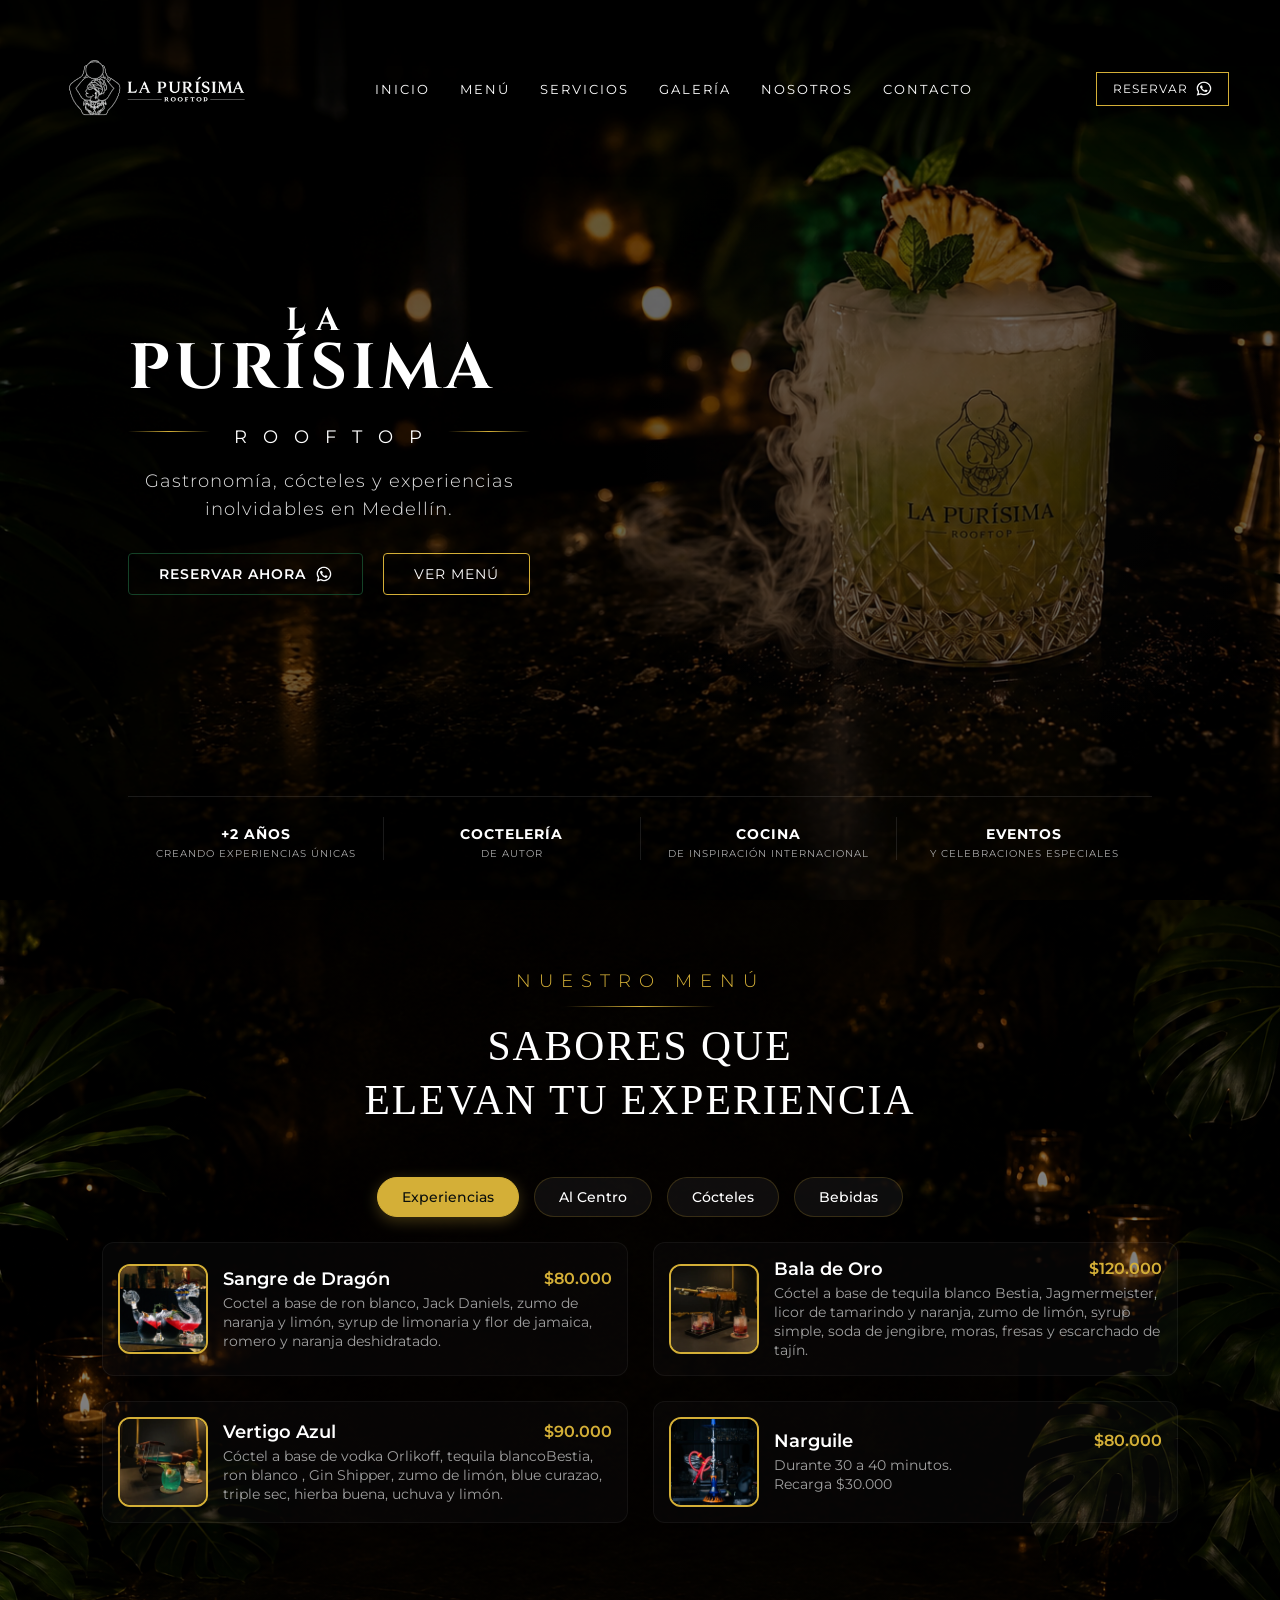
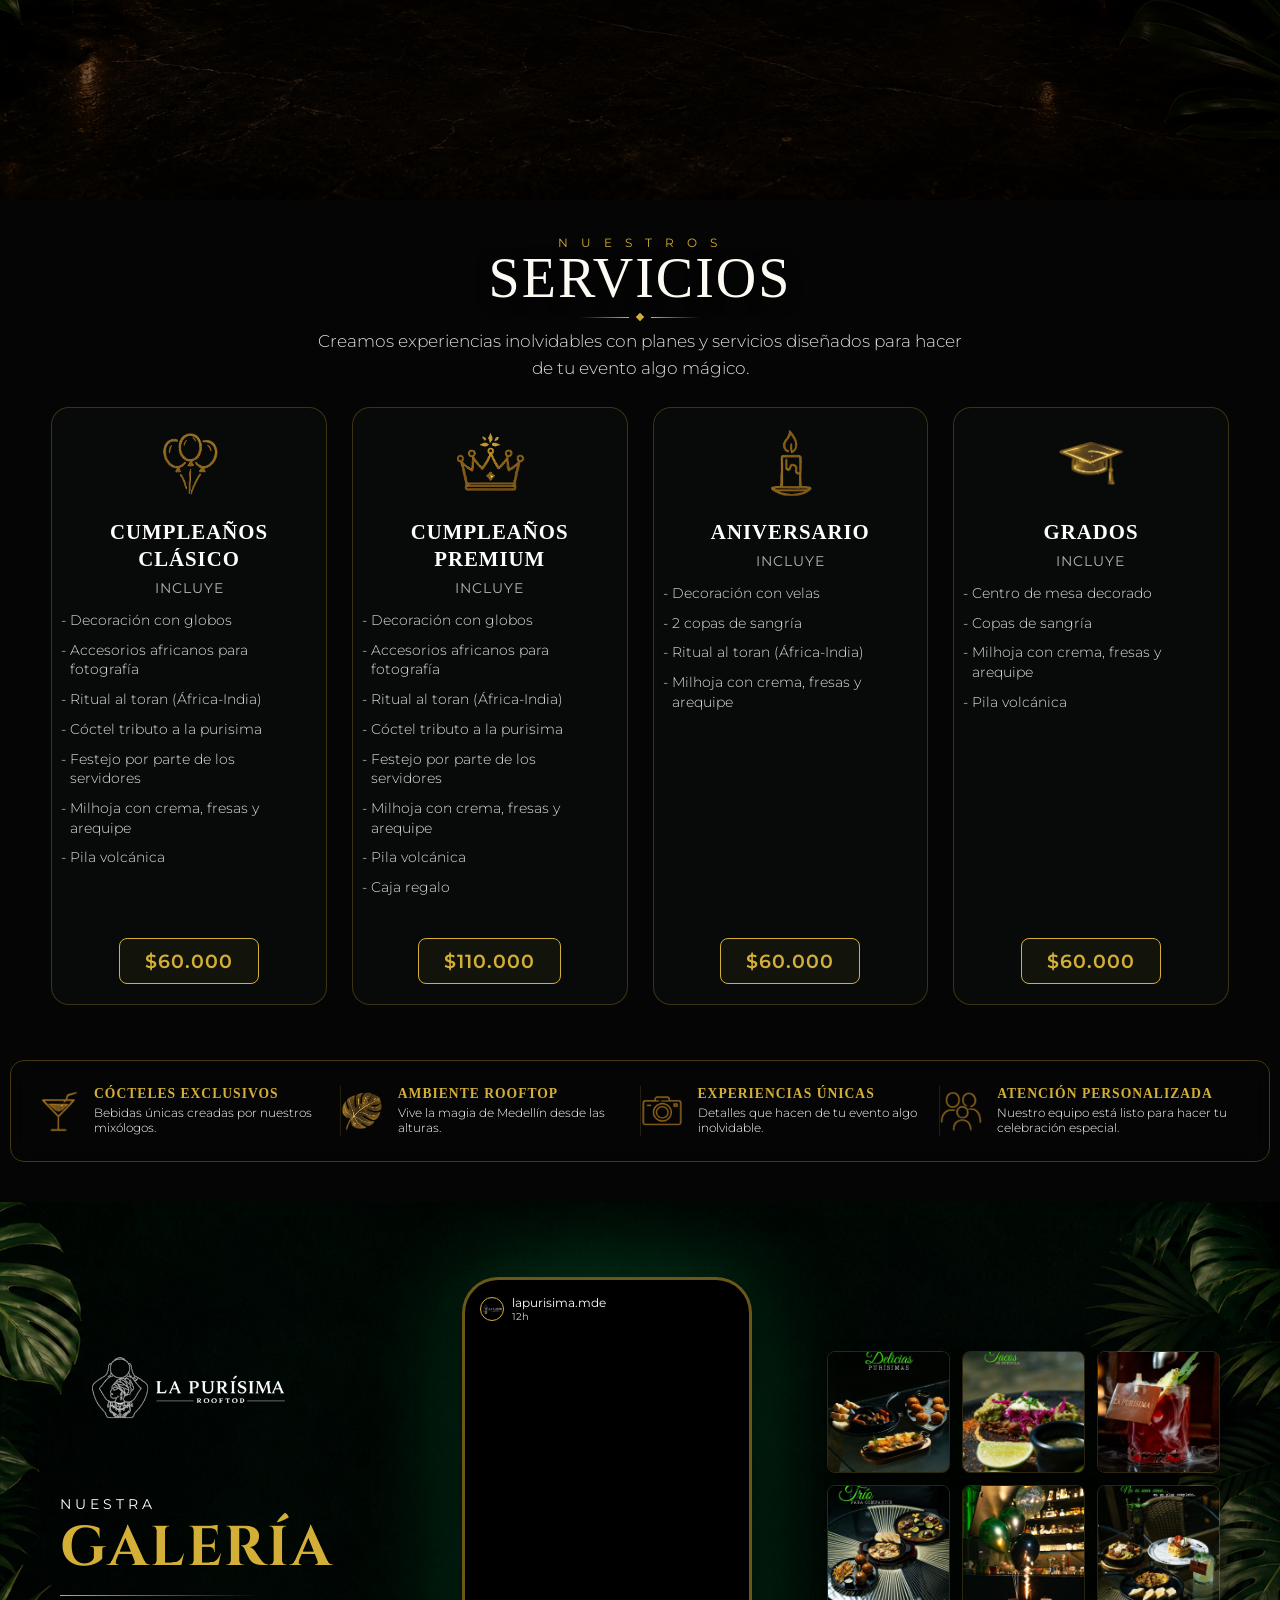
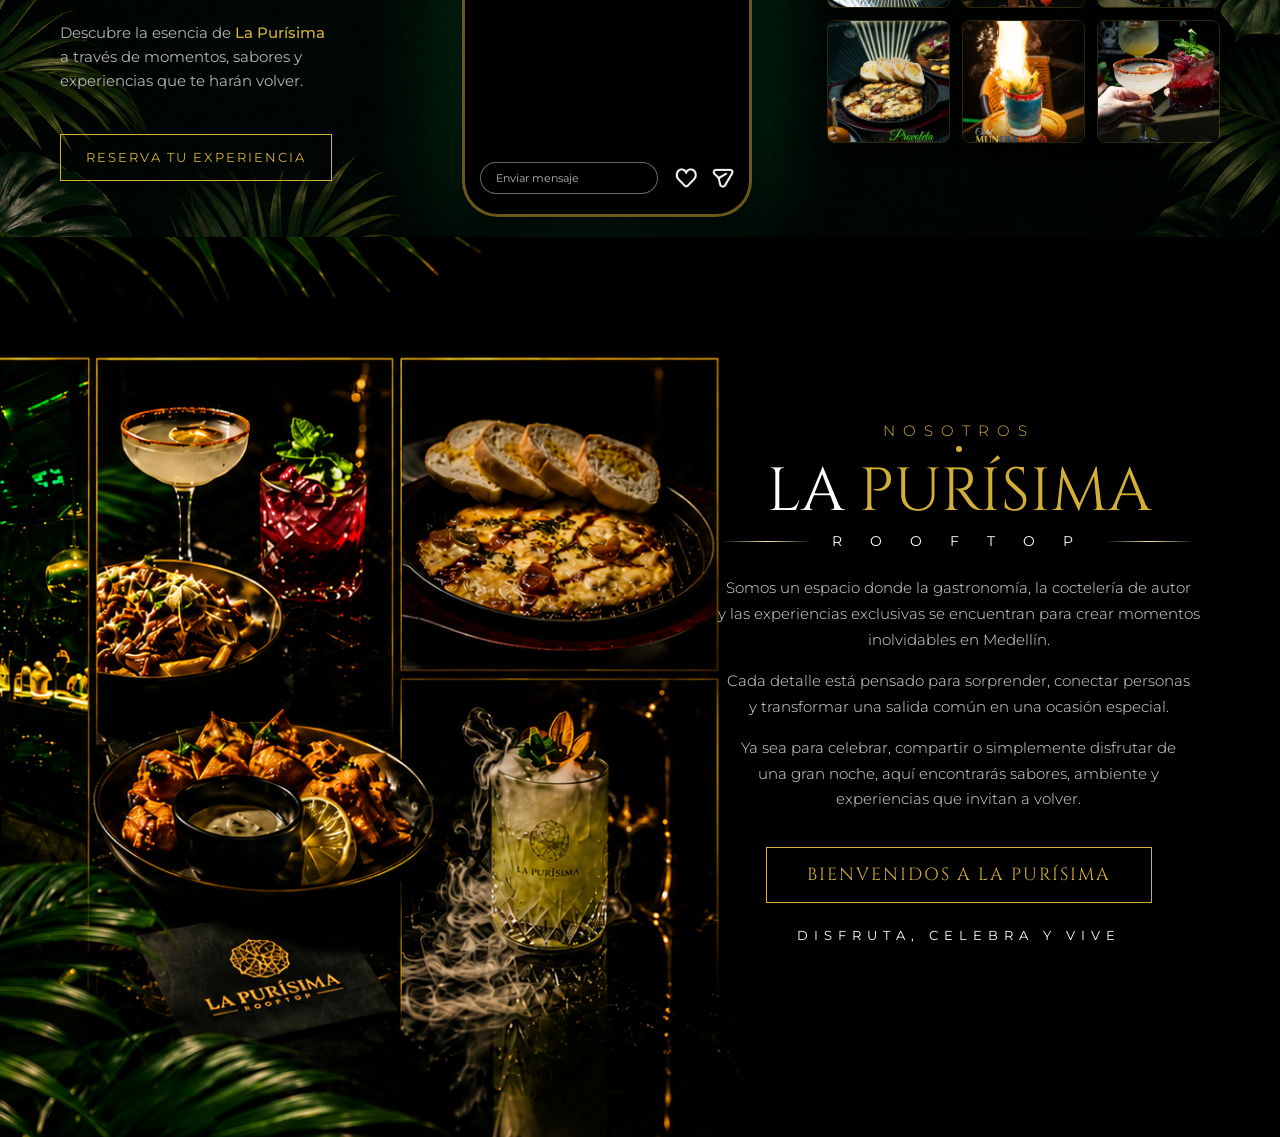
==== index.html @ e9378cb8 "Add files via upload" ====
<!DOCTYPE html>
<html lang="en">
<head>
    <meta charset="UTF-8">
    <meta name="viewport" content="width=device-width, initial-scale=1.0">
    <title>La Purísima Rooftop</title>
    <link rel="stylesheet" href="style.css">
    <link href="https://fonts.googleapis.com/css2?family=Cinzel:wght@400;700&family=Montserrat:wght@300;400;600&display=swap" rel="stylesheet">
</head>
<body>
    <header class="header">
        <div class="logo">
            <img src="IMG/logo.png" alt="La Purísima Rooftop Logo" class="logo-image">
        </div>
        
        <ul class="nav-links">
            <li><a href="#inicio">INICIO</a></li>
            <li><a href="#menu">MENÚ</a></li>
            <li><a href="#servicios">SERVICIOS</a></li>
            <li><a href="#galeria">GALERÍA</a></li>
            <li><a href="#nosotros">NOSOTROS</a></li>
            <li><a href="#contacto">CONTACTO</a></li>
        </ul>
        <a href="https://w.app/tatianaz" class="btn-reservar-top">RESERVAR <img src="IMG/whatsapp.png" alt="whatsApp" class="ws-icon-img"></a>
    </header>

    <main class="hero-section">
        <div class="hero-background" style="background-image: url(IMG/PAG1.png)">
            <div class="smoke-effect"></div>
        </div>
        <div class="hero-content">
            <h2 class="sub-title">LA</h2>
            <h1 class="main-title">PURÍSIMA</h1>
        <div class="divider">
            <h3 class="slogan"><span>ROOFTOP</span></h3>
        </div>
            <p class="description">
                Gastronomía, cócteles y experiencias<br>inolvidables en Medellín.
            </p>

            <div class="cta-buttons">
                <a href="https://w.app/tatianaz" class="btn-primary">RESERVAR AHORA <img src="IMG/whatsapp.png" alt="whatsApp" class="ws-icon-img"></a>
                <a href="#menu" class="btn-secondary">VER MENÚ <span></span></a>
            </div>
        </div>

        <section class="features-bar">
            <div class="feature-item">
                <span class="icon"></span>
                <h4>+2 AÑOS</h4>
                <p>CREANDO EXPERIENCIAS ÚNICAS</p>
            </div>
            <div class="feature-item">
                <span class="icon"></span>
                <h4>COCTELERÍA</h4>
                <p>DE AUTOR</p>
            </div>
            <div class="feature-item">
                <span class="icon"></span>
                <h4>COCINA</h4>
                <p>DE INSPIRACIÓN INTERNACIONAL</p>
            </div>
            <div class="feature-item">
                <span class="icon"></span>
                <h4>EVENTOS</h4>
                <p>Y CELEBRACIONES ESPECIALES</p>
            </div>
        </section>
    </main>

<!-- PAGINA 2 -->

    <section class="menu-section-2" id="menu">
        <div class="menu-header">
            <h4 class="menu-subtitle">Nuestro Menú</h4>
            <h2 class="menu-title">Sabores que<br> elevan tu experiencia</h2>
        </div>

        <div class="tab-container">
            <button class="tab-btn active" onclick="openTab(event, 'experiencias')">Experiencias</button>
            <button class="tab-btn" onclick="openTab(event, 'al-centro')">Al Centro</button>
            <button class="tab-btn" onclick="openTab(event, 'cocteles')">Cócteles</button>
            <button class="tab-btn" onclick="openTab(event, 'bebidas')">Bebidas</button>
        </div>

        <div class="menu-content-wrapper">

        <div id="experiencias" class="tab-content active">
            <div class="menu-grid">
                <div class="menu-item">
                    <img src="IMG/experiencia1.png" alt="Experiencia" class="menu-item-img">
                    <div class="menu-item-info">
                        <div class="menu-item-header">
                            <h3>Sangre de Dragón</h3>
                            <span class="price">$80.000</span>
                        </div>
                        <p>Coctel a base de ron blanco, Jack Daniels, zumo de naranja y limón, syrup de limonaria y flor de jamaica, romero y naranja deshidratado.</p>
                    </div>
                </div>
                <div class="menu-item">
                    <img src="IMG/experiencia2.png" alt="Experiencia" class="menu-item-img">
                    <div class="menu-item-info">
                        <div class="menu-item-header">
                            <h3>Bala de Oro</h3>
                            <span class="price">$120.000</span>
                        </div>
                        <p>Cóctel a base de tequila blanco Bestia, Jagmermeister, licor de tamarindo y naranja, zumo de limón, syrup simple, soda de jengibre, moras, fresas y escarchado de tajín.</p>
                    </div>
                </div>
                <div class="menu-item">
                    <img src="IMG/experiencia3.png" alt="Experiencia" class="menu-item-img">
                    <div class="menu-item-info">
                        <div class="menu-item-header">
                            <h3>Vertigo Azul</h3>
                            <span class="price">$90.000</span>
                        </div>
                        <p>Cóctel a base de vodka Orlikoff, tequila blancoBestia, ron blanco , Gin Shipper, zumo de limón, blue curazao, triple sec, hierba buena, uchuva y limón.</p>
                    </div>
                </div>
                
                <div class="menu-item">
                    <img src="IMG/experiencia4.png" alt="Experiencia" class="menu-item-img">
                    <div class="menu-item-info">
                        <div class="menu-item-header">
                            <h3>Narguile</h3>
                            <span class="price">$80.000</span>
                        </div>
                        <p>Durante 30 a 40 minutos.<br>Recarga $30.000</p>
                    </div>
                </div>
            </div>
        </div>

        <div id="al-centro" class="tab-content">
            <div class="menu-grid">
                <div class="menu-item">
                    <img src="IMG/plato1.png" alt="Plato" class="menu-item-img">
                    <div class="menu-item-info">
                        <div class="menu-item-header">
                            <h3>Provoleta con Chorizos Calados</h3>
                            <span class="price">$53.000</span>
                        </div>
                        <p>Queso provoleone gratinado con pimentón calado, pesto, reducción de balsámico, trozos de chorizo argentino, tomates cherry caramelizados y albahaca. Acompañado de rodajas de pan tostado con mantequilla de ajo.</p>
                    </div>
                </div>

                <div class="menu-item">
                    <img src="IMG/plato2.png" alt="Plato" class="menu-item-img">
                    <div class="menu-item-info">
                        <div class="menu-item-header">
                            <h3>Queso Parrillado con Uchuvas</h3>
                            <span class="price">$40.000</span>
                        </div>
                        <p>Queso paipa con mermelada de tomate cherry, uchuva y hojitas crocantes de hierbabuena.</p>
                    </div>
                </div>

                <div class="menu-item">
                    <img src="IMG/plato3.png" alt="Plato" class="menu-item-img">
                    <div class="menu-item-info">
                        <div class="menu-item-header">
                            <h3>Mini Burgers</h3>
                            <span class="price">$46.000</span>
                        </div>
                        <p>3 mini burgers con mayonesa trufada, punta de anca molida, queso cheddar, pepinillos dulces, lechuga cogollo y tomate.</p>
                    </div>
                </div>

                <div class="menu-item">
                    <img src="IMG/plato4.png" alt="Plato" class="menu-item-img">
                    <div class="menu-item-info">
                        <div class="menu-item-header">
                            <h3>Duos de Chorizos y Morcillas</h3>
                            <span class="price">$42.000</span>
                        </div>
                        <p>Duos de chorizos y morcillas con salsa de vino tinto dulce y rodajas de pan de ajo.</p>
                    </div>
                </div>

                <div class="menu-item">
                    <img src="IMG/plato5.png" alt="Plato" class="menu-item-img">
                    <div class="menu-item-info">
                        <div class="menu-item-header">
                            <h3>Fondue</h3>
                            <span class="price">$75.000</span>
                        </div>
                        <p>Mezcla de quesos gratinados con ajo, romero, orégano, tocineta y reducción balsámica; acompañados de tomates al pesto dulces, manzanas verdes con tajín y limón, chorizos cocteleros bañados con salsa barbacao,palitos salados crocantes y trozos de pan en mantequilla.</p>
                    </div>
                </div>

                <div class="menu-item">
                    <img src="IMG/plato6.png" alt="Plato" class="menu-item-img">
                    <div class="menu-item-info">
                        <div class="menu-item-header">
                            <h3>Chili con Carne</h3>
                            <span class="price">$53.000</span>
                        </div>
                        <p>Carne estofada con chiles, terminada al gratín, totopos, pico de gallo, salsa de pimentón, salsa cheddar, mermelada de jalapeño levemente picante y cebollín.</p>
                    </div>
                </div>
            </div>
        </div>

        <div id="cocteles" class="tab-content">
            <div class="menu-grid">
                <div class="menu-item">
                    <img src="IMG/coctel1.png" alt="Cóctel" class="menu-item-img">
                    <div class="menu-item-info">
                        <div class="menu-item-header">
                            <h3>León de seis patas (4 personas)</h3>
                            <span class="price">$120.000</span>
                        </div>
                        <p>Cóctel a base de vodka, licor de naranja y violetas, zumo de limón, zumo de arándanos, syrup simple, Bitter Aromatic El Boticario y hierbabuena.</p>
                    </div>
                </div>

                <div class="menu-item">
                    <img src="IMG/coctel2.png" alt="Cóctel" class="menu-item-img">
                    <div class="menu-item-info">
                        <div class="menu-item-header">
                            <h3>Lunático (4 Personas)</h3>
                            <span class="price">$110.000</span>
                        </div>
                        <p>Cóctel a base de ron dorado, licor de naranja y tamarindo, zumo de limón, syrup de orgeat, syrup de limonada y hojas de limón, Bitter Aromatic El Boticario, piña y hierbabuena.</p>
                    </div>
                </div>
                <div class="menu-item">
                    <img src="IMG/coctel3.png" alt="Cóctel" class="menu-item-img">
                    <div class="menu-item-info">
                        <div class="menu-item-header">
                            <h3>Estrella de Fuego</h3>
                            <span class="price">$34.000</span>
                        </div>
                        <p>Cóctel a base de Jack Daniels Old 7, ron dorado, syrup de feijoa, zumo de limón. Bitter Aromatic El Boticario, naranja y hierbabuena.</p>
                    </div>
                </div>
                <div class="menu-item">
                    <img src="IMG/coctel4.png" alt="Cóctel" class="menu-item-img">
                    <div class="menu-item-info">
                        <div class="menu-item-header">
                            <h3>Puro Mai Tai</h3>
                            <span class="price">$35.000</span>
                        </div>
                        <p>Cóctel a base de ron Dorado, ron blanco, licor de naranja, espuma de limón, zumo de limón, syrup de orgeat. Bitter Orange El Boticario, hierbabuena y piña deshidratada.</p>
                    </div>
                </div>
                <div class="menu-item">
                    <img src="IMG/coctel5.png" alt="Cóctel" class="menu-item-img">
                    <div class="menu-item-info">
                        <div class="menu-item-header">
                            <h3>Capiroska de Mora (Caipirinha)</h3>
                            <span class="price">$33.000</span>
                        </div>
                        <p>Cóctel a base de vodka, moras frescas, limón tahití, azúcar blanco y hierbabuena.</p>
                    </div>
                </div>
                <div class="menu-item">
                    <img src="IMG/coctel6.png" alt="Cóctel" class="menu-item-img">
                    <div class="menu-item-info">
                        <div class="menu-item-header">
                            <h3>Margarita</h3>
                            <span class="price">$35.000</span>
                        </div>
                        <p>Cóctel clásico a base de tequila reposado, syrup simple, licor de naranja, zumo de limón y sal.</p>
                    </div>
                </div>
            </div>
        </div>

        <div id="bebidas" class="tab-content">
            <div class="menu-grid">
                <div class="menu-item">
                    <img src="IMG/bebida1.png" alt="Bebida" class="menu-item-img">
                    <div class="menu-item-info">
                        <div class="menu-item-header">
                            <h3>Sandía</h3>
                            <span class="price">$23.000</span>
                        </div>
                        <p>Estracto, syrup de sandía, zumo de limón, sal, hierbabuena, limón, manzana verde y piña.</p>
                    </div>
                </div>
                <div class="menu-item">
                    <img src="IMG/bebida2.png" alt="Bebida" class="menu-item-img">
                    <div class="menu-item-info">
                        <div class="menu-item-header">
                            <h3>Frutos Rojos</h3>
                            <span class="price">$25.000</span>
                        </div>
                        <p>Estracto, syrup de fresa, syrup de limonaria, syrup de jengibre, vino tinto, zumo de limón, hierbabuena, moras y fresas.</p>
                    </div>
                </div>
                <div class="menu-item">
                    <img src="IMG/bebida3.png" alt="Bebida" class="menu-item-img">
                    <div class="menu-item-info">
                        <div class="menu-item-header">
                            <h3>Maracuyá y Hierbabuena</h3>
                            <span class="price">$21.000</span>
                        </div>
                        <p>Estracto, syrup de maracuyá, zumo de limón y hierbabuena.</p>
                    </div>
                </div>
                <div class="menu-item">
                    <img src="IMG/bebida4.png" alt="Bebida" class="menu-item-img">
                    <div class="menu-item-info">
                        <div class="menu-item-header">
                            <h3>Feijoa y Canela</h3>
                            <span class="price">$20.000</span>
                        </div>
                        <p>Estracto, syrup de lychee, zumo de limón, limón y canela.</p>
                    </div>
                </div>
                <div class="menu-item">
                    <img src="IMG/bebida5.png" alt="Bebida" class="menu-item-img">
                    <div class="menu-item-info">
                        <div class="menu-item-header">
                            <h3>Sangría Rosada</h3>
                            <span class="price">$130.000</span>
                        </div>
                        <p>Sangría de vino rosado, vodka, licor de naranja, ginger BEER MIL 976, zumo de limón, fresa, lychee y syrup de flor de jamaica.<br>Jarra 130 <br>Copa 30</p>
                    </div>
                </div>
                <div class="menu-item">
                    <img src="IMG/bebida6.png" alt="Bebida" class="menu-item-img">
                    <div class="menu-item-info">
                        <div class="menu-item-header">
                            <h3>Sangría Tinto</h3>
                            <span class="price">$130.000</span>
                        </div>
                        <p>Sangría de vino tinto, tequila reposado, licor de naranja, ginger BEER MIL 976, zumo de limón, manzana verde, fresa, syrup de mora y papaya.<br>Jarra 130 <br>Copa 30</p>
                    </div>
                </div>
            </div>
        </div>

    </div>
</section>

<script>
function openTab(evt, tabName) {
    var tabContent = document.getElementsByClassName("tab-content");
    for (var i = 0; i < tabContent.length; i++) {
        tabContent[i].classList.remove("active");
    }

    var tabBtns = document.getElementsByClassName("tab-btn");
    for (var i = 0; i < tabBtns.length; i++) {
        tabBtns[i].classList.remove("active");
    }

    document.getElementById(tabName).classList.add("active");
    evt.currentTarget.classList.add("active");
}
</script>

<!-- PAGINA 3 -->
 <div class="seccion-servicios" id="servicios">
    <section class="services-section">

        <div class="services-header">
            <span class="subtitle">N U E S T R O S</span>
            <h2 class="main-title">SERVICIOS</h2>
            <div class="gold-divider">
                <span class="diamond"></span>
            </div>
            <p class="header-description">
                Creamos experiencias inolvidables con planes y servicios diseñados para hacer de tu evento algo mágico.
            </p>
        </div>

        <div class="services-grid">
            <div class="service-card animate-fade-up" style="animation-delay: 0.1s;">
                <div class="card-icon-wrapper">
                    <img src="IMG/cumpleaños.png" alt="Cumpleaños Clásico" class="card-icon">
                </div>
                <h3>CUMPLEAÑOS<br>CLÁSICO</h3>
                <span class="includes-label">Incluye</span>
                <ul class="services-list">
                    <li>Decoración con globos</li>
                    <li>Accesorios africanos para fotografía</li>
                    <li>Ritual al toran (África-India)</li>
                    <li>Cóctel tributo a la purisima</li>
                    <li>Festejo por parte de los servidores</li>
                    <li>Milhoja con crema, fresas y arequipe</li>
                    <li>Pila volcánica</li>
                </ul>
                <div class="price-box">$60.000</div>
            </div>

            <div class="service-card animate-fade-up" style="animation-delay: 0.2s;">
                <div class="card-icon-wrapper">
                    <img src="IMG/premium.png" alt="Cumpleaños Premium" class="card-icon">
                </div>
                <h3>CUMPLEAÑOS<br>PREMIUM</h3>
                <span class="includes-label">Incluye</span>
                <ul class="services-list">
                    <li>Decoración con globos</li>
                    <li>Accesorios africanos para fotografía</li>
                    <li>Ritual al toran (África-India)</li>
                    <li>Cóctel tributo a la purisima</li>
                    <li>Festejo por parte de los servidores</li>
                    <li>Milhoja con crema, fresas y arequipe</li>
                    <li>Pila volcánica</li>
                    <li>Caja regalo</li>
                </ul>
                <div class="price-box">$110.000</div>
            </div>

            <div class="service-card animate-fade-up" style="animation-delay: 0.3s;">
                <div class="card-icon-wrapper">
                    <img src="IMG/aniversario.png" alt="Aniversario" class="card-icon">
                </div>
                <h3>ANIVERSARIO</h3>
                <span class="includes-label">Incluye</span>
                <ul class="services-list">
                    <li>Decoración con velas</li>
                    <li>2 copas de sangría</li>
                    <li>Ritual al toran (África-India)</li>
                    <li>Milhoja con crema, fresas y arequipe</li>
                </ul>
                <div class="price-box">$60.000</div>
            </div>

            <div class="service-card animate-fade-up" style="animation-delay: 0.4s;">
                <div class="card-icon-wrapper">
                    <img src="IMG/grados.png" alt="Grados" class="card-icon">
                </div>
                <h3>GRADOS</h3>
                <span class="includes-label">Incluye</span>
                <ul class="services-list">
                    <li>Centro de mesa decorado</li>
                    <li>Copas de sangría</li>
                    <li>Milhoja con crema, fresas y arequipe</li>
                    <li>Pila volcánica</li>
                </ul>
                <div class="price-box">$60.000</div>
            </div>

        </div>
    </div>


    <div class="bloque-bajo" style="animation-delay: 0.5s;">
        
        <div class="item-bloque-bajo">
            <img src="IMG/cocteles.png" alt="Cócteles" class="feature-icon">
            <div class="feature-text">
                <h4>CÓCTELES EXCLUSIVOS</h4>
                <p>Bebidas únicas creadas por nuestros mixólogos.</p>
            </div>
        </div>

        <div class="item-bloque-bajo">
            <img src="IMG/ambiente.png" alt="Ambiente" class="feature-icon">
            <div class="feature-text">
                <h4>AMBIENTE ROOFTOP</h4>
                <p>Vive la magia de Medellín desde las alturas.</p>
            </div>
        </div>

        <div class="item-bloque-bajo">
            <img src="IMG/fotos.png" alt="Experiencias" class="feature-icon">
            <div class="feature-text">
                <h4>EXPERIENCIAS ÚNICAS</h4>
                <p>Detalles que hacen de tu evento algo inolvidable.</p>
            </div>
        </div>

        <div class="item-bloque-bajo">
            <img src="IMG/atencion.png" alt="Atención" class="feature-icon">
            <div class="feature-text">
                <h4>ATENCIÓN PERSONALIZADA</h4>
                <p>Nuestro equipo está listo para hacer tu celebración especial.</p>
            </div>
        </div>
    </div>
    <!-- PAGINA 4 -->
     <div class="seccion-galeria-completa" id="galeria">
        <section class="gallery-section">
        
        <div class="gallery-left">
            <img src="IMG/logo.png" alt="La Purísima" class="gallery-logo">
            
            <div class="gallery-title-wrapper">
                <span class="gallery-subtitle">NUESTRA</span>
                <h2 class="gallery-main-title">GALERÍA</h2>
                <div class="gold-line-fade"></div> </div>

            <p class="gallery-description">
                Descubre la esencia de <span class="highlight-gold">La Purísima</span><br>a través de momentos, sabores y experiencias que te harán volver.
            </p>

            <a href="#" target="_blank" class="btn-reserva-experiencia">
                RESERVA TU EXPERIENCIA
            </a>
        </div>

        <div class="gallery-center">
            <div class="phone-mockup-container">
                <div class="neon-green-glow"></div> <div class="phone-frame">
                    <video src="IMG/Video.mp4" autoplay loop muted playsinline class="phone-video"></video>
                    
                    <div class="story-header">
                        <img src="IMG/logo.png" class="story-avatar">
                        <div class="story-user-info">
                            <span>lapurisima.mde</span>
                            <span class="story-time">12h</span>
                        </div>
                    </div>
                    <div class="story-footer-mockup">
                        <div class="input-mock">Enviar mensaje</div>
                        <div class="story-icons">
                            <img src="IMG/icono1.png" alt="Icono 1" class="icon-img">
                            <img src="IMG/icono2.png" alt="Icono 2" class="icon-img">
                        </div>
                    </div>
                </div>
            </div>
        </div>

        <div class="gallery-right-grid">
            <div class="grid-item"><img src="IMG/foto1.jpeg" alt="Experiencia La Purísima"></div>
            <div class="grid-item"><img src="IMG/foto2.jpeg" alt="Experiencia La Purísima"></div>
            <div class="grid-item"><img src="IMG/foto3.jpeg" alt="Experiencia La Purísima"></div>
            <div class="grid-item"><img src="IMG/foto4.jpeg" alt="Experiencia La Purísima"></div>
            <div class="grid-item"><img src="IMG/foto5.jpeg" alt="Experiencia La Purísima"></div>
            <div class="grid-item"><img src="IMG/foto6.jpeg" alt="Experiencia La Purísima"></div>
            <div class="grid-item"><img src="IMG/foto7.jpeg" alt="Experiencia La Purísima"></div>
            <div class="grid-item"><img src="IMG/foto8.jpeg" alt="Experiencia La Purísima"></div>
            <div class="grid-item"><img src="IMG/foto9.jpeg" alt="Experiencia La Purísima"></div>
        </div>
    </section>
</div>
<!-- PAGINA 5 -->
<section class="seccion-nosotros" id="nosotros">
    <div class="nosotros-content">
        <div class="nosotros-subtitle-wrapper">
            <span class="nosotros-subtitle">NOSOTROS</span>
            <div class="nosotros-dot"></div>
        </div>

        <h2 class="nosotros-title">
            <span class="text-white">LA</span> <span class="text-gold">PURÍSIMA</span>
        </h2>
        
        <div class="nosotros-divider">
            <div class="line-gold"></div>
            <span class="rooftop-text">R O O F T O P</span>
            <div class="line-gold"></div>
        </div>

        <p class="nosotros-text">
            Somos un espacio donde la gastronomía, la coctelería de autor<br>
            y las experiencias exclusivas se encuentran para crear momentos<br>
            inolvidables en Medellín.
        </p>
        
        <p class="nosotros-text">
            Cada detalle está pensado para sorprender, conectar personas<br>
            y transformar una salida común en una ocasión especial.
        </p>
        
        <p class="nosotros-text">
            Ya sea para celebrar, compartir o simplemente disfrutar de<br>
            una gran noche, aquí encontrarás sabores, ambiente y<br>
            experiencias que invitan a volver.
        </p>

        <div class="nosotros-button-box">
            BIENVENIDOS A LA PURÍSIMA
        </div>

        <p class="nosotros-footer">DISFRUTA, CELEBRA Y VIVE</p>

    </div>
</section>
    
</body>
</html>
---- style.css ----
html{
    scroll-behavior: smooth;
}
body{
    overflow-x: hidden;
}

* {
    margin: 0;
    padding: 0;
    box-sizing: border-box;
}

body {
    background-color: #050505;
    color: #ffffff;
    font-family: 'Montserrat', sans-serif;
    overflow-x: hidden;
}

:root {
    --gold: #d4af37;
    --gold-light: #f3e5ab;
    --dark-green: #0b2516;
    --dark-bg: #0a0a0a;
}

/*--BARRA DE NAVEGACION--*/
.header {
    position: absolute;
    top: 0;
    left: 0;
    width: 100%;
    display: flex;
    justify-content: space-between;
    align-items: center;
    padding: 20px 4%;
    background: linear-gradient(to bottom, rgba(0,0,0,0.8), rgba(0, 0, 0, 0));
    z-index: 100;
    box-sizing: border-box;
}
.nav-links{
    display: flex;
    flex-direction: row;
    gap: 30px;
    list-style: none;
}
.nav-links li a {
    color: #ffffff;
    text-decoration: none;
    font-family: "Montserrat", sans-serif;
    font-size: 0.8rem;
    letter-spacing: 2px;
    text-transform: uppercase;
    position: relative;
    padding-bottom: 6px;
    transition: color 0.3s ease;
}

.nav-links li a:hover,
.nav-links li a.active {
    color: #d4af37;
}
.nav-links li a::after {
    content: "";
    position: absolute;
    bottom: 0;
    left: 50%;
    width: 0;
    height: 2px;
    background-color: #d4af37;
    box-shadow: 0 0 8px #d4af37;
    transition: width 0.3s ease, left 0.3s ease;
}
.nav-links li a:hover::after,
.nav-links li a.active::after {
    width: 100%;
    left: 0;
}

.logo-image{
    width: 200px;
    height: auto;
    object-fit: contain;
}

.logo-text {
    font-family: 'Cinzel', serif;
    font-size: 1.2rem;
    letter-spacing: 2px;
}

.logo-text span {
    display: block;
    font-size: 0.6rem;
    text-align: center;
    color: var(--gold);
}

.nav {
    display: flex;
    gap: 25px;
}

.nav a {
    color: #ffffff;
    text-decoration: none;
    font-size: 0.8rem;
    letter-spacing: 1.5px;
    transition: color 0.3s ease;
}

.nav a:hover, .nav a.active {
    color: var(--gold);
    border-bottom: 1px solid var(--gold);
    padding-bottom: 2px;
}

.btn-reservar-top {
    border: 1px solid var(--gold);
    padding: 8px 16px;
    color: #fff;
    text-decoration: none;
    font-size: 0.75rem;
    letter-spacing: 1px;
    transition: all 0.3s ease;
    display: inline-flex;
    align-items: center;
    gap: 8px;
    white-space: nowrap;
}
.ws-icon-img{
    width: 16px;
    height: 16px;
    object-fit: contain;
}

.btn-reservar-top:hover {
    background-color: var(--gold);
    color: #000;
    box-shadow: 0 0 15px rgba(212, 175, 55, 0.4);
}

.hero-section {
    position: relative;
    width: 100%;
    height: 100vh;
    display: flex;
    flex-direction: column;
    justify-content: center;
    align-items: flex-start;
    padding-left: 10%;
    overflow: hidden;
}

.hero-background {
    position: absolute;
    top: 0;
    left: 0;
    width: 100%;
    height: 100%;
    background-size: cover;
    background-position: center;
    background-repeat: no-repeat;
    z-index: -2;
    filter: brightness(0.4);
}

.smoke-effect {
    position: absolute;
    top: 0;
    right: 0;
    width: 100%;
    height: 100%;
    background: rgba(0, 0, 0, 0.4);
    z-index: -1;
}

.hero-content {
    max-width: 500px;
    z-index: 10;
    animation: fadeInUp 1.2s ease-out;
}

.sub-title {
    font-family: 'Cinzel', serif;
    font-size: 2rem;
    color: #ffffff;
    letter-spacing: 10px;
    line-height: 1;
    margin-bottom: 0 0 -5px 0;
    display: block;
    transform: translateX(158px);
}

.main-title {
    font-family: 'Cinzel', serif;
    font-size: 4rem;
    color: #fff;
    letter-spacing: 4px;
    line-height: 1;
    font-weight: 700;
}

.slogan {
    font-family: 'Montserrat', sans-serif;
    font-size: 1.1rem;
    font-weight: 400;
    color: #fff;
    letter-spacing: 16px;
    margin-top: 10px;
    text-transform: uppercase;
    padding: 0 10px 0 24px;
    white-space: nowrap;
}

.divider {
    width: 100%;
    max-width: 440px;
    display: flex;
    align-items: center;
    justify-content: center;
    margin: 15px auto;
}

.divider::before, .divider::after {
    content: "";
    flex: 1;
    height: 1px;
    background: linear-gradient(to right, transparent, var(--gold), transparent);
}

.divider::after {
    content: "";
    flex: 1;
    height: 1px;
    background: linear-gradient(to right, transparent, var(--gold), transparent);
}

.description {
    font-size: 1.1rem;
    font-weight: 300;
    letter-spacing: 1px;
    line-height: 1.6;
    margin-bottom: 30px;
    color: #e0e0e0;
    width: 100%;
    max-width: 460px;
    margin: 20px auto 30px auto;
    text-align: center;
}

.cta-buttons {
    display: flex;
    gap: 20px;
}

.btn-primary {
    border: 1px solid var(--gold);
    color: #fff;
    padding: 12px 30px;
    text-decoration: none;
    font-weight: 600;
    font-size: 0.85rem;
    letter-spacing: 1px;
    border-radius: 4px;
    border: 1px solid #144227;
    transition: transform 0.2s, box-shadow 0.3s;
    display: inline-flex;
    align-items: center;
    justify-content: center;
    gap: 10px;
}

.btn-primary:hover {
    transform: translateY(-3px);
    background-color: var(--gold);
    box-shadow: 0 5px 15px rgba(11, 37, 22, 0.6);
    background-color: #1c3222;
}

.btn-secondary {
    border: 1px solid var(--gold);
    color: #fff;
    padding: 12px 30px;
    text-decoration: none;
    font-size: 0.85rem;
    letter-spacing: 1px;
    border-radius: 4px;
    transition: transform 0.2s, box-shadow 0.3s;
}

.btn-secondary:hover {
    transform: translateY(-3px);
    background-color: var(--gold);
    color: #000;
    box-shadow: 0 0 15px rgba(212, 175, 55, 0.4);
}

/*BARRA INFERIOR*/
.features-bar {
    position: absolute;
    bottom: 40px;
    left: 10%;
    width: 80%;
    display: flex;
    justify-content: space-between;
    z-index: 10;
    border-top: 1px solid rgba(255, 255, 255, 0.1);
    padding-top: 20px;
}

.feature-item {
    text-align: center;
    flex: 1;
    border-right: 1px solid rgba(255, 255, 255, 0.1);
}

.feature-item:last-child {
    border-right: none;
}

.feature-item .icon {
    font-size: 1.2rem;
    color: var(--gold);
    display: block;
    margin-bottom: 8px;
}

.feature-item h4 {
    font-size: 0.9rem;
    letter-spacing: 1px;
    margin-bottom: 4px;
}

.feature-item p {
    font-size: 0.65rem;
    color: #aaa;
    letter-spacing: 1px;
}

/*ANIMACIONES*/
@keyframes fadeInUp {
    from {
        opacity: 0;
        transform: translateY(30px);
    }
    to {
        opacity: 1;
        transform: translateY(0);
    }
}

.smoke-effect {
    position: absolute;
    top: 0;
    right: 0;
    width: 50%;
    height: 100%;
    background: radial-gradient(circle, rgba(255,255,255,0.03) 0%, transparent 70%);
    z-index: -1;
    pointer-events: none;
    animation: drift 8s ease-in-out infinite alternate;
}

@keyframes drift {
    from {
        transform: scale(1) translate(0, 0);
        opacity: 0.3;
    }
    to {
        transform: scale(1.2) translate(-20px, 20px);
        opacity: 0.7;
    }
}

@media screen and (max-width:768px){
    .header{
        display:flex;
        flex-direction:column;
        align-items:center;
        justify-content:center;
        padding:15px 10px;
        gap:10px;
    }

    .logo-image{
        width:140px;
        height:auto;
    }

    .nav-links{
        display:flex;
        flex-wrap:wrap;
        justify-content:center;
        gap:10px;
        padding:0;
        margin:0;
    }

    .nav-links li{
        list-style:none;
    }

    .nav-links a{
        font-size:12px;
    }

    .btn-reservar-top{
        display:none;
    }

    .hero-section{
        min-height:auto;
        padding-top:20px;
    }

    .hero-content{
        display: flex;
        flex-direction: column;
        align-items: center;
        margin: 0 auto;
        text-align:center;
        padding:0 15px;
    }

    .sub-title{
        transform: translate(0);
        text-align: center;
        width:100%;
        font-size:2rem;
    }

    .main-title{
        width: 100%;
        text-align: center;
        font-size:3.2rem;
    }

    .slogan{
        font-size:1rem;
        letter-spacing:4px;
    }

    .description{
        font-size:1rem;
        line-height:1.5;
        margin:20px auto;
    }


    .cta-buttons{
        display:flex;
        flex-direction:column;
        gap:12px;
        align-items:center;
        margin-top:25px;
    }

    .btn-primary,
    .btn-secondary{
        width:90%;
        max-width:300px;
    }

    .features-bar{
        display:flex;
        flex-direction:column;
        gap:20px;
        margin-top:30px;
        text-align:center;
    }

    .feature-item{
        border:none;
        padding:0;
    }

    .feature-item h4{
        font-size:1.3rem;
        margin-bottom:5px;
    }

    .feature-item p{
        font-size:0.8rem;
    }

}

/*PAGINA 2*/
/*ESTILOS DE LA SECCIÓN MENÚ*/
.menu-section-2 {
    position: relative;
    clear: both;
    display: block;
    width: 100%;
    min-height: 100vh;
    background-image: linear-gradient(rgba(0, 0, 0, 0.5), rgba(0, 0, 0, 0.5)), url(IMG/PAG2.png);
    background-size: cover;
    background-position: center;
    background-repeat: no-repeat;
    padding: 70px 8% 80px 8%;
    color: #ffffff;
    z-index: 99;
}

.menu-header {
    margin-bottom: 50px;
    text-align: center;
    width: 100%;
}

.menu-subtitle {
    font-family: 'Montserrat', sans-serif;
    color:var(--gold, #d4af37);
    font-size: 1.1rem;
    font-weight: 300;
    letter-spacing: 8px;
    text-transform: uppercase;
    margin: 0 0 12px 0;
    display: flex;
    flex-direction: column;
    align-items: center;
    gap: 15px;
}

.menu-subtitle::after {
    content: "";
    width: 150px;
    height: 1px;
    background: linear-gradient(to right,transparent, var(--gold, #d4af37), transparent);
    display: block;
}

.menu-title {
    font-family: 'Playfair Display', serif;
    font-size: 2.6rem;
    font-weight: 400;
    color: #fff;
    letter-spacing: 2px;
    text-transform: uppercase;
    margin: 0 auto;
    max-width: 700px;
    line-height: 1.3;
}

/*CONTENEDOR DE BOTONES (TABS)*/
.tab-container {
    display: flex;
    justify-content: center;
    gap: 15px;
    margin-bottom: 25px;
    flex-wrap: wrap;
}

.tab-btn {
    background-color: rgba(255, 255, 255, 0.05);
    border: 1px solid rgba(214, 175, 55, 0.2);
    color: #ffffff;
    padding: 10px 24px;
    font-family: 'Montserrat', sans-serif;
    font-size: 0.9rem;
    font-weight: 500;
    border-radius: 30px;
    cursor: pointer;
    transition: all 0.3s ease;
}

.tab-btn:hover, .tab-btn.active {
    background-color: #d4af37;
    color: #0b0f0c;
    border-color: #d4af37;
    box-shadow: 0 4px 15px rgba(212, 175, 55, 0.3);
}

.tab-content {
    display: none;
}

.tab-content.active {
    display: block;
    animation: fadeEffect 0.6s ease;
}

@keyframes fadeEffect {
    from {
        opacity: 0;
        transform: translateY(15px);
    }
    to {
        opacity: 1;
        transform: translateY(0);
    }
}

.menu-grid {
    display: grid;
    grid-template-columns: repeat(2, 1fr);
    gap: 25px;
    max-width: 1100px;
    margin: 0 auto;
}

.menu-item {
    display: flex;
    align-items: center;
    background-color: rgba(255, 255, 255, 0.02);
    padding: 15px;
    border-radius: 12px;
    border: 1px solid rgba(255, 255, 255, 0.05);
    transition: transform 0.3s ease;
}

@media (max-width: 768px) {
    .menu-grid {
        grid-template-columns: 1fr;
    }
}

.menu-item:hover {
    transform: scale(1.02); 
    border-color: rgba(214, 175, 55, 0.3);
}

.menu-item-img {
    width: 90px;
    height: 90px;
    border-radius: 12px; 
    object-fit: cover;
    margin-right: 15px;
    border: 2px solid #d4af37;
}

.menu-item-info {
    flex: 1;
    text-align: left;
}

.menu-item-header {
    display: flex;
    justify-content: space-between;
    align-items: center;
    margin-bottom: 5px;
}

.menu-item-header h3 {
    font-family: 'Montserrat', sans-serif;
    font-size: 1.1rem;
    font-weight: 600;
    margin: 0;
}

.price {
    color: #d4af37;
    font-family: 'Montserrat', sans-serif;
    font-weight: 600;
    font-size: 1rem;
}

.menu-item-info p {
    font-family: 'Montserrat', sans-serif;
    font-size: 0.85rem;
    color: #a0a0a0;
    margin: 0;
    line-height: 1.4;
}

.services-section {
    background: linear-gradient(rgba(0, 0, 0, 0.75), rgba(0, 0, 0, 0.85)), url('IMG/PAG3.png') no-repeat center center;
    background-size: cover;
    background-attachment: fixed;
    padding: 30px 4%;
    min-height: 100vh;
    display: flex;
    flex-direction: column;
    align-items: center;
    justify-content: center;
    box-sizing: border-box;
}

.services-header {
    text-align: center;
    max-width: 650px;
    margin-bottom: 25px;
    color: #ffffff;
}

.services-header .subtitle {
    font-family: 'Montserrat', sans-serif;
    font-size: 0.75rem;
    letter-spacing: 5px;
    color: #d4af37;
    display: block;
}

.services-header .main-title {
    font-family: 'Playfair Display', serif;
    font-size: 3.5rem;
    font-weight: 400;
    letter-spacing: 2px;
    margin: 0;
    color: #fcfaf2;
    text-shadow: 0px 4px 15px rgba(0, 0, 0, 0.6);
}

.gold-divider {
    display: flex;
    align-items: center;
    justify-content: center;
    margin: 8px auto;
    width: 120px;
    position: relative;
}
.gold-divider::before, .gold-divider::after {
    content: "";
    flex: 1;
    height: 1px;
    background: linear-gradient(to var(--direction, right), transparent, #d4af37);
}
.gold-divider::after {--direction: left;}

.gold-divider .diamond {
    width: 6px;
    height: 6px;
    background-color: #d4af37;
    transform: rotate(45deg);
    margin: 0 8px;
}

.services-header .header-description {
    font-family: 'Montserrat', sans-serif;
    font-size: 1.05rem;
    color: #dcdcdc;
    line-height: 1.6;
    font-weight: 300;
}

.services-grid {
    display: grid;
    grid-template-columns: repeat(4, minmax(250px, 1fr));
    gap: 25px;
    width: 100%;
    max-width: 1280px;
    margin-bottom: 60px;
}

.service-card {
    background: rgba(10, 15, 12, 0.65);
    border: 1.5px solid rgba(212, 175, 55, 0.25);
    border-radius: 18px;
    padding: 20px 18px;
    text-align: center;
    display: flex;
    flex-direction: column;
    align-items: center;
    backdrop-filter: blur(8px);
    transition: all 0.4s cubic-bezier(0.25, 1, 0.5, 1);
    position: relative;
}

.service-card:hover {
    transform: translateY(-12px);
    border-color: rgba(212, 175, 55, 0.8);
    box-shadow: 0 15px 35px rgba(212, 175, 55, 0.15);
    background: rgba(15, 22, 18, 0.85);
}

.card-icon-wrapper {
    width: 70px;
    height: 70px;
    margin-bottom: 20px;
    display: flex;
    align-items: center;
    justify-content: center;
}

.card-icon {
    width: 100%;
    height: 100%;
    object-fit: contain;
    transition: transform 0.4s ease;
}

.service-card:hover .card-icon {
    transform: scale(1.1) rotate(3deg);
}

.service-card h3 {
    font-family: 'Playfair Display', serif;
    font-size: 1.3rem;
    color: #ffffff;
    letter-spacing: 1px;
    line-height: 1.3;
    margin-bottom: 8px;
    height: auto;
    display: flex;
    align-items: center;
    justify-content: center;
}

.includes-label {
    font-family: 'Montserrat', sans-serif;
    font-size: 0.85rem;
    color: #b3b3b3;
    text-transform: uppercase;
    letter-spacing: 1px;
    margin-bottom: 15px;
}

.services-list {
    list-style: none;
    padding: 0;
    margin: 0 0 30px 0;
    flex-grow: 1;
}

.services-list li {
    font-family: 'Montserrat', sans-serif;
    font-size: 0.88rem;
    color: #e0e0e0;
    margin-bottom: 10px;
    line-height: 1.4;
    font-weight: 300;
    position: relative;
    text-align: left;
    list-style-type: "- ";
}

/* Caja de Precio */
.price-box {
    border: 1px solid #d4af37;
    padding: 10px 25px;
    border-radius: 8px;
    font-family: 'Montserrat', sans-serif;
    font-size: 1.2rem;
    font-weight: 600;
    color: #d4af37;
    background: rgba(212, 175, 55, 0.05);
    letter-spacing: 1px;
    transition: all 0.3s ease;
    cursor: pointer;
}

.service-card:hover .price-box {
    background: #d4af37;
    color: #000000;
}
/*BARRA INFERIOR DE CARACTERÍSTICAS*/
.bloque-bajo {
    display: flex;
    justify-content: space-between;
    align-items: center;
    background: transparent;
    border: 1.5px solid rgba(212, 175, 55, 0.3);
    border-radius: 14px;
    padding: 25px 30px;
    width: calc(100% - 20px);
    max-width: 1280px;
    margin: 0 auto;
    backdrop-filter: blur(10px);
    position: relative;
    box-sizing: border-box;
    top: -40px;
}

.item-bloque-bajo {
    display: flex;
    align-items: center;
    gap: 15px;
    flex: 1;
    justify-content: center;
}

.item-bloque-bajo:not(:last-child) {
    border-right: 1px solid rgba(212, 175, 55, 0.15);
}

.item-bloque-bajo .feature-icon {
    width: 42px;
    height: 42px;
    object-fit: contain;
}

.item-bloque-bajo .feature-text h4 {
    font-family: 'Playfair Display', serif;
    font-size: 0.85rem;
    color: #d4af37;
    margin: 0 0 4px 0;
    letter-spacing: 1px;
}

.item-bloque-bajo .feature-text p {
    font-family: 'Montserrat', sans-serif;
    font-size: 0.72rem;
    color: #ffffff;
    margin: 0;
    font-weight: 300;
    line-height: 1.3;
}

/*ANIMACIONES*/

.animate-fade-up {
    opacity: 0;
    transform: translateY(30px);
    animation: fadeUpIn 0.8s cubic-bezier(0.25, 1, 0.5, 1) forwards;
}

@keyframes fadeUpIn {
    to {
        opacity: 1;
        transform: translateY(0);
    }
}

@media (max-width: 1100px) {
    .services-grid {
        grid-template-columns: repeat(2, 1fr);
        gap: 20px;
    }
    .bloque-bajo {
        display: grid;
        grid-template-columns: repeat(2, 1fr);
        gap: 20px;
    }
    .item-bloque-bajo:not(:last-child) {
        border-right: none;
    }
}

@media (max-width: 650px) {
    .bloque-bajo .main-title {
        font-size: 2.5rem;
    }
    .services-grid {
        grid-template-columns: 1fr;
    }
    .bloque-bajo {
        grid-template-columns: 1fr;
    }
}
/*PAGINA 4*/
.seccion-galeria-completa {
    background: url(IMG/PAG4.png) no-repeat center center;
    background-size: cover;
    padding: 75px 20px 20px 20px;
    width: 100%;
    display: flex;
    justify-content: center;
    align-items: center;
    box-sizing: border-box;
    position: relative;
    overflow: hidden;
}

.gallery-section {
    width: 100%;
    max-width: 1200px;
    margin: 0 auto;
    display: grid;
    grid-template-columns: 1fr 1.1fr 1.2fr;
    gap: 40px;
    align-items: center;
    padding: 0 20px;
    box-sizing: border-box;
}

/*IZQUIERDA: TEXTOS*/
.gallery-left {
    display: flex;
    flex-direction: column;
    align-items: flex-start;
}

.gallery-logo {
    width: 220px;
    margin-bottom: 35px;
    object-fit: contain;
    align-self: flex-start;
    margin-left: 12px;
}

.gallery-title-wrapper {
    margin-bottom: 25px;
    width: 100%;
}

.gallery-subtitle {
    font-family: 'Montserrat', sans-serif;
    font-size: 0.9rem;
    color: #ffffff;
    letter-spacing: 4px;
    display: block;
    margin-bottom: 5px;
}

.gallery-main-title {
    font-family: 'Cinzel', 'Playfair Display', serif;
    font-size: 3.5rem;
    color: #d4af37;
    margin: 0;
    letter-spacing: 2px;
    line-height: 1.1;
}

.gold-line-fade {
    height: 1px;
    width: 100%;
    max-width: 200px;
    background: linear-gradient(90deg, #d4af37 0%, rgba(212, 175, 55, 0) 100%);
    margin-top: 15px;
}

.gallery-description {
    font-family: 'Montserrat', sans-serif;
    font-size: 0.95rem;
    color: #b3b3b3;
    line-height: 1.6;
    margin-bottom: 40px;
    max-width: 320px;
}

.gallery-description .highlight-gold {
    color: #d4af37;
    font-weight: 500;
}

.btn-reserva-experiencia {
    font-family: 'Montserrat', sans-serif;
    font-size: 0.8rem;
    color: #d4af37;
    text-decoration: none;
    border: 1px solid #d4af37;
    padding: 15px 25px;
    letter-spacing: 2px;
    transition: all 0.3s ease;
    background: transparent;
}

.btn-reserva-experiencia:hover {
    background: #d4af37;
    color: #0a0f0c;
    box-shadow: 0 0 15px rgba(212, 175, 55, 0.4);
    transform: translateY(-2px);
}

/*CELULAR CON BRILLO NEÓN*/
.gallery-center {
    display: flex;
    justify-content: center;
    align-items: center;
    position: relative;
}

.phone-mockup-container {
    position: relative;
    width: 290px;
    height: 540px;
}

.neon-green-glow {
    position: absolute;
    top: 50%;
    left: 50%;
    transform: translate(-50%, -50%);
    width: 100%;
    height: 100%;
    background: rgba(0, 255, 127, 0.25);
    border-radius: 40px;
    filter: blur(50px);
    z-index: 1;
    animation: neonPulse 3s infinite alternate ease-in-out;}

@keyframes neonPulse {
    0% { transform: translate(-50%, -50%) scale(0.95); opacity: 0.6; filter: blur(40px); }
    100% { transform: translate(-50%, -50%) scale(1.05); opacity: 1; filter: blur(60px); }
}

.phone-frame {
    position: relative;
    width: 100%;
    height: 100%;
    border: 3.5px solid rgba(212, 175, 55, 0.5);
    border-radius: 36px;
    overflow: hidden;
    background: #000;
    z-index: 2;
    box-shadow: 0 20px 40px rgba(0,0,0,0.8);
}

.phone-video {
    width: 100%;
    height: 100%;
    object-fit: cover;
}

.story-header {
    position: absolute;
    top: 15px;
    left: 15px;
    display: flex;
    align-items: center;
    gap: 8px;
    color: white;
    font-family: 'Montserrat', sans-serif;
    font-size: 0.75rem;
    z-index: 3;
}

.story-avatar {
    width: 24px;
    height: 24px;
    border-radius: 50%;
    border: 1px solid #d4af37;
}

.story-user-info {
    display: flex;
    flex-direction: column;
}

.story-time {
    font-size: 0.65rem;
    color: #ccc;
}

.story-footer-mockup {
    position: absolute;
    bottom: 20px;
    left: 15px;
    right: 15px;
    display: flex;
    justify-content: space-between;
    align-items: center;
    z-index: 3;
}

.input-mock {
    border: 1px solid rgba(255,255,255,0.4);
    border-radius: 20px;
    padding: 8px 15px;
    color: rgba(255,255,255,0.7);
    font-family: 'Montserrat', sans-serif;
    font-size: 0.7rem;
    width: 70%;
    background: rgba(0,0,0,0.3);
    backdrop-filter: blur(3px);
}

.story-icons {
    display: flex;
    align-items: center;
    gap: 15px;
}

.story-icons .icon-img {
    width: 22px;
    height: auto;
    object-fit: contain;
    transition: transform 0.3s ease;
}

.story-icons .icon-img:hover {
    transform: scale(1.2);
}

/*COLUMNA DERECHA:FOTOS*/
.gallery-right-grid {
    display: grid;
    grid-template-columns: repeat(3, 1fr); 
    grid-template-rows: repeat(3, 1fr);
    gap: 12px;
    width: 100%;
}

.grid-item {
    aspect-ratio: 1 / 1;
    border-radius: 8px;
    overflow: hidden;
    border: 1px solid rgba(212, 175, 55, 0.2);
    box-shadow: 0 4px 15px rgba(0,0,0,0.4);
    transition: transform 0.4s ease, border-color 0.4s ease;
}

.grid-item img {
    width: 100%;
    height: 100%;
    object-fit: cover;
    transition: transform 0.5s ease;
}

.grid-item:hover {
    border-color: #d4af37;
    transform: scale(1.03);
}

.grid-item:hover img {
    transform: scale(1.1);
}

@media (max-width: 1024px) {
    .gallery-section {
        grid-template-columns: 1fr;
        gap: 50px;
        justify-items: center;
        text-align: center;
    }
    .gallery-left {
        align-items: center;
    }
    .gold-line-fade {
        margin: 15px auto 0 auto;
        background: linear-gradient(90deg, rgba(212,175,55,0) 0%, #d4af37 50%, rgba(212,175,55,0) 100%);
    }
    .gallery-right-grid {
        max-width: 450px;
    }
}
/*PAGINA 5*/
.seccion-nosotros {
    background: url('IMG/PAG5.png') no-repeat center center;
    background-size: cover;
    width: 100%;
    min-height: 100vh;
    display: flex;
    justify-content: flex-end;
    align-items: center;
    padding: 20px 4% 30px 0;
    box-sizing: border-box;
}

.nosotros-content {
    width: 45%;
    max-width: 540px;
    text-align: center;
    display: flex;
    flex-direction: column;
    align-items: center;
}

.nosotros-subtitle {
    font-family: 'Montserrat', sans-serif;
    color: #d4af37;
    font-size: 0.95rem;
    letter-spacing: 8px;
    font-weight: 300;
}

.nosotros-dot {
    width: 6px;
    height: 6px;
    background-color: #d4af37;
    border-radius: 50%;
    margin: 6px auto 10px auto;
}

.nosotros-title {
    font-family: 'Cinzel', serif;
    font-size: 3.8rem;
    margin: 0;
    line-height: 1;
    font-weight: normal;
}

.text-white { color: #ffffff; }
.text-gold { color: #d4af37; }

.nosotros-divider {
    display: flex;
    align-items: center;
    justify-content: center;
    gap: 20px;
    width: 100%;
    margin: 10px 0 25px 0;
}

.line-gold {
    height: 1.5px;
    width: 90px;
    background: linear-gradient(to right, rgba(138,111,39,0), #f7e5a9, rgba(138,111,39,0));
}

.rooftop-text {
    font-family: 'Montserrat', sans-serif;
    color: #ffffff;
    font-size: 0.9rem;
    letter-spacing: 12px;
}

.nosotros-text {
    font-family: 'Montserrat', sans-serif;
    color: #e0e0e0;
    font-size: 0.95rem;
    line-height: 1.7;
    margin-bottom: 15px;
    font-weight: 300;
}

.nosotros-button-box {
    border: 1px solid #d4af37;
    padding: 15px 40px;
    font-family: 'Cinzel', serif;
    color: #d4af37;
    font-size: 1.1rem;
    letter-spacing: 2px;
    margin: 20px 0 15px 0;
    background: transparent;
}

.nosotros-footer {
    font-family: 'Montserrat', sans-serif;
    color: #ffffff;
    font-size: 0.8rem;
    letter-spacing: 6px;
    margin-top: 10px;
}
  
@media screen and (max-width:768px){

    .nosotros-content{
        width: 90%;
        max-width: 380px;
        margin: 0 auto;
        padding: 25px;
        background: rgba(0,0,0,.55);
        backdrop-filter: blur(8px);
        -webkit-backdrop-filter: blur(8px);
        border: 1px solid rgba(212,175,55,.4);
        border-radius: 12px;
        box-sizing: border-box;
    }

    .nosotros-title{
        font-size: 52px;
        line-height: 0.95;
        text-align: center;
    }

    .nosotros-text{
        font-size: 16px;
        line-height: 1.8;
        text-align: center;
        width: 100%;
    }

    .nosotros-button-box{
        width: 100%;
        max-width: 300px;
        margin: 25px auto 0;
    }

    .nosotros-footer{
        text-align: center;
        margin-top: 20px;
    }
    .rooftop-text{
        font-size: 12px;
        letter-spacing: 4px;
        white-space: nowrap;
    }
}
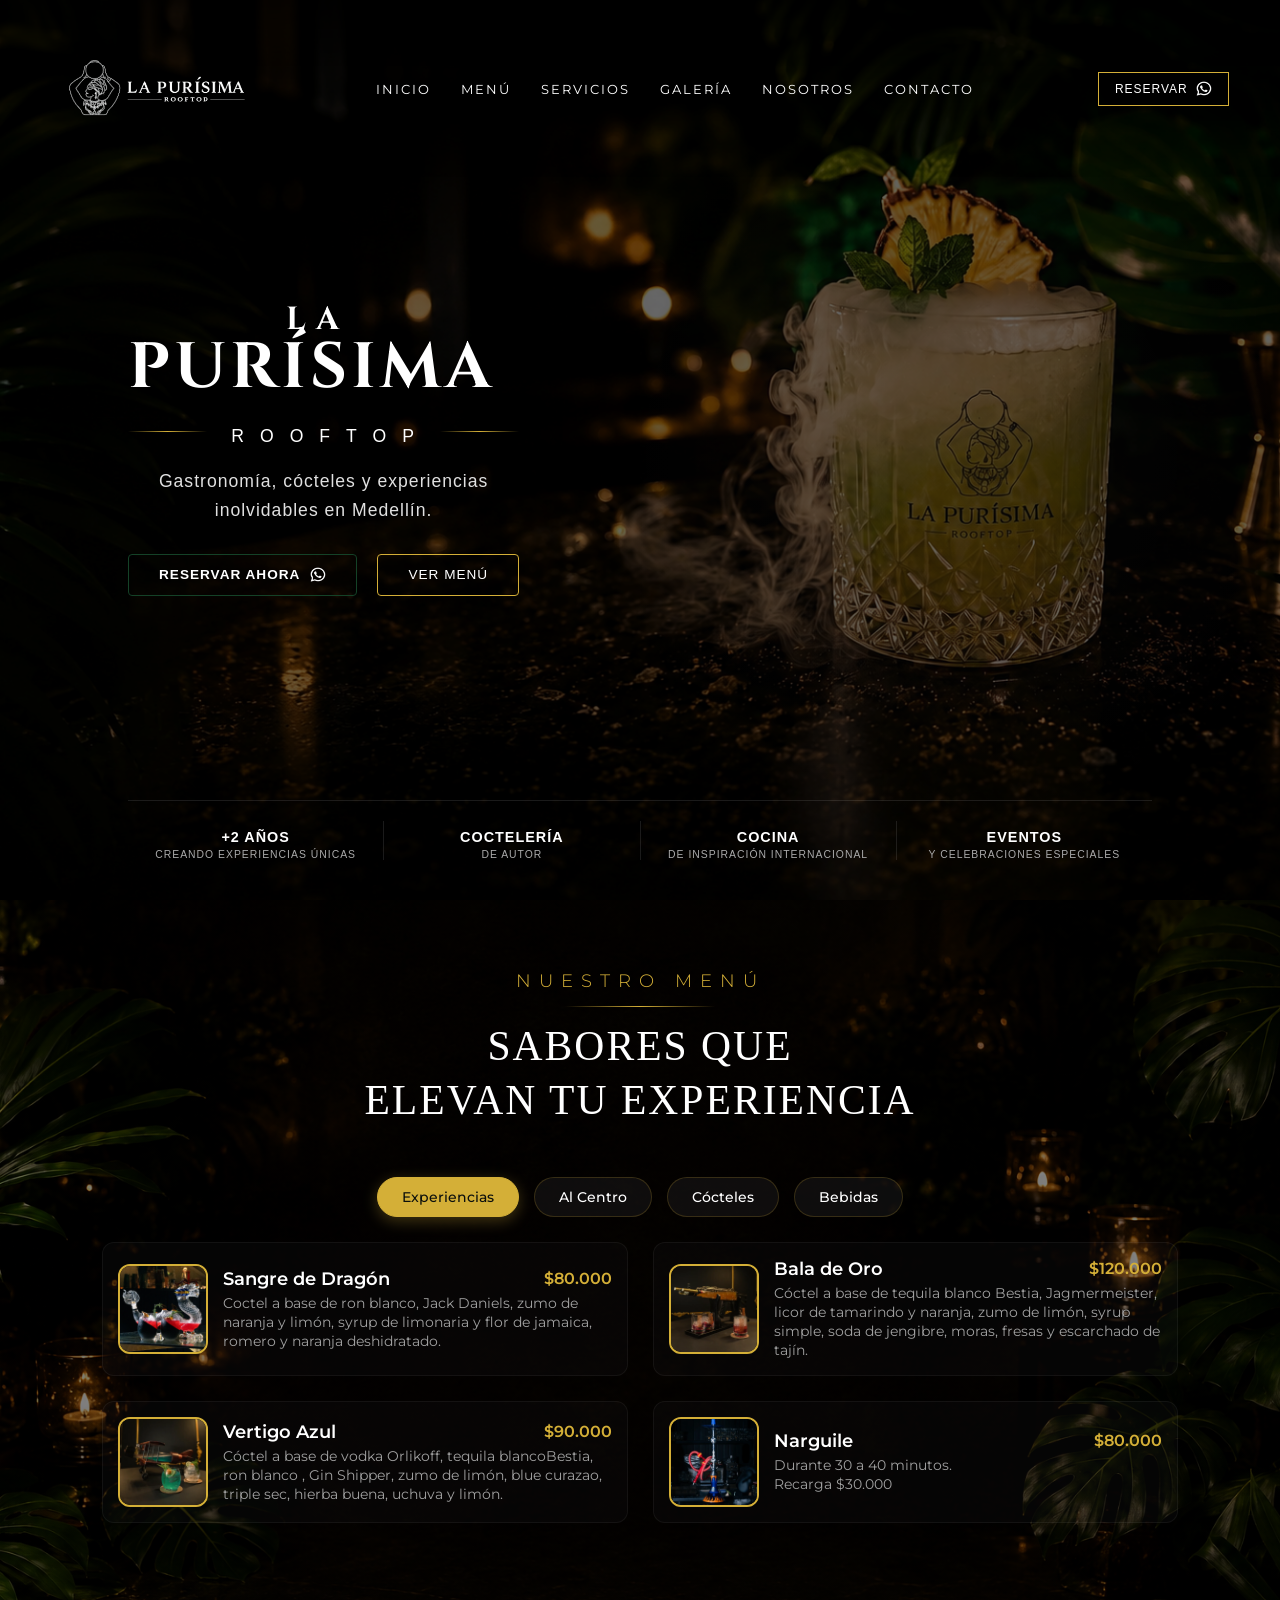
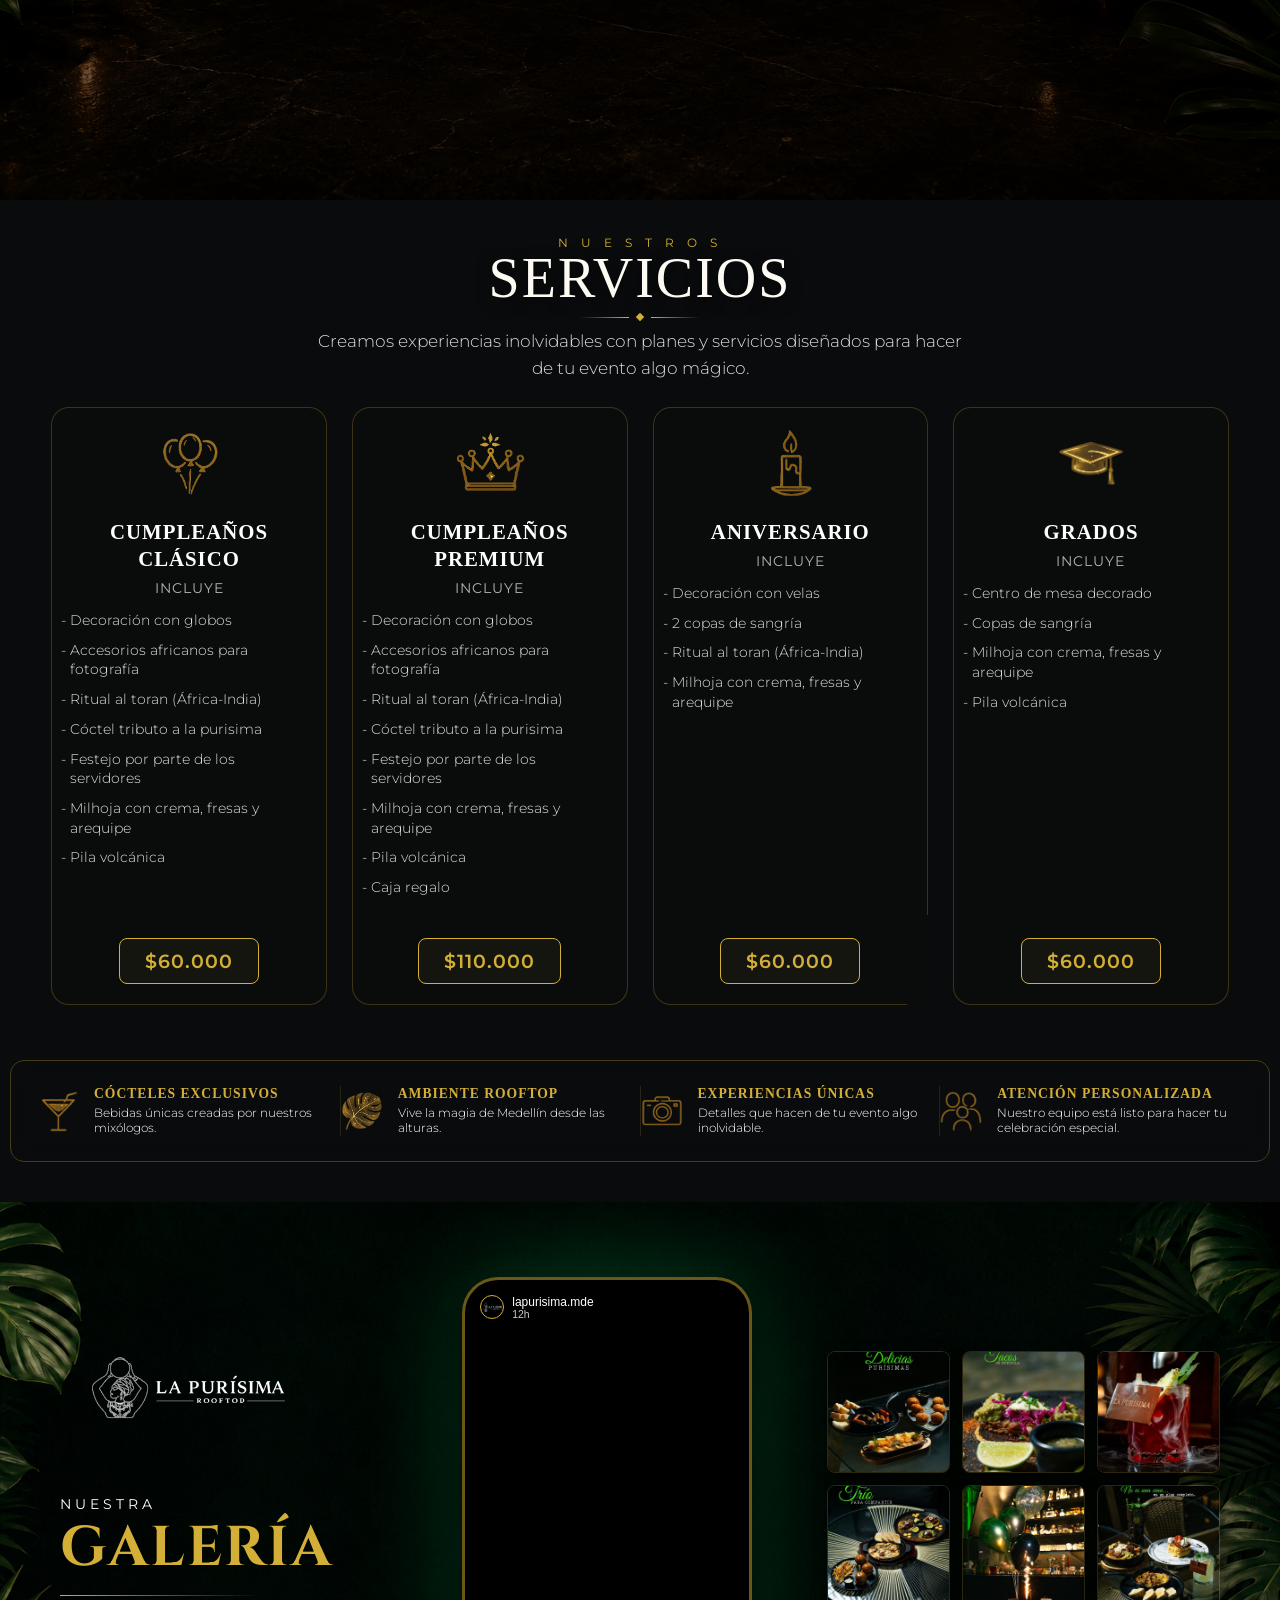
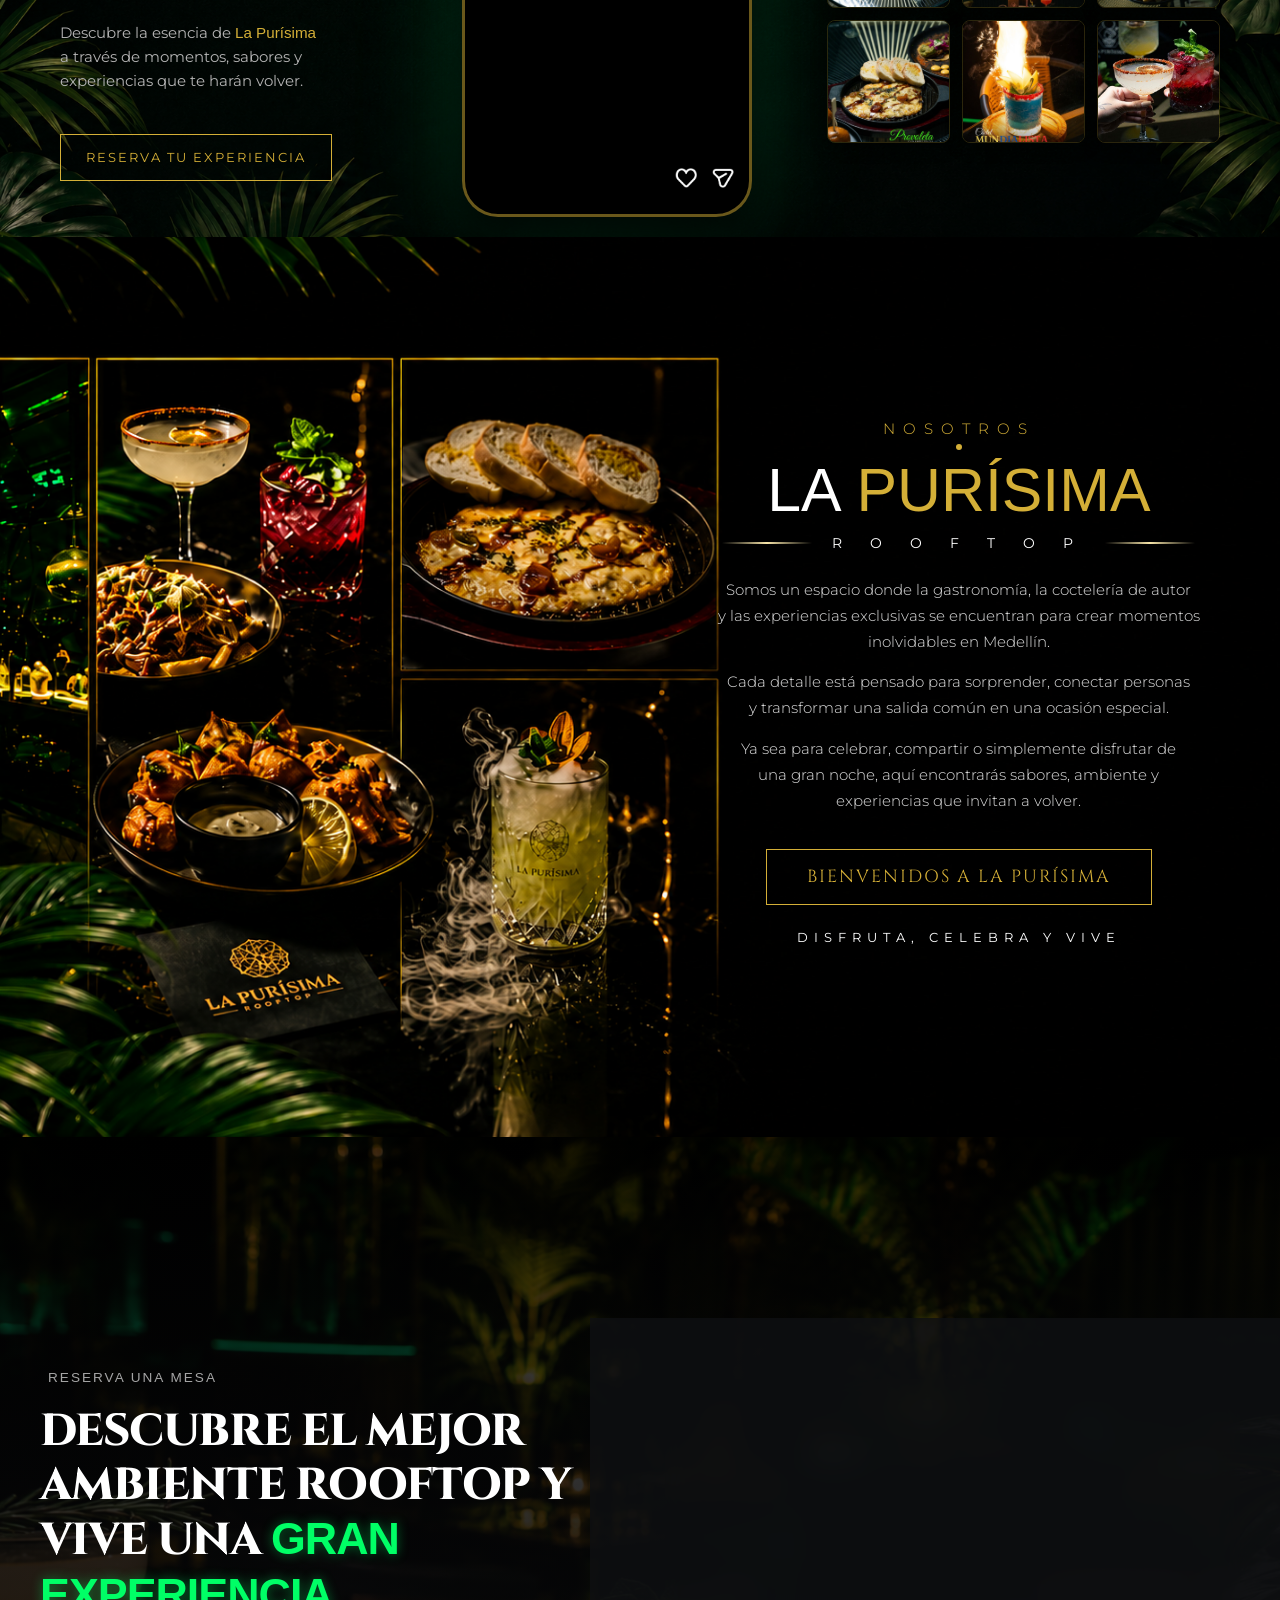
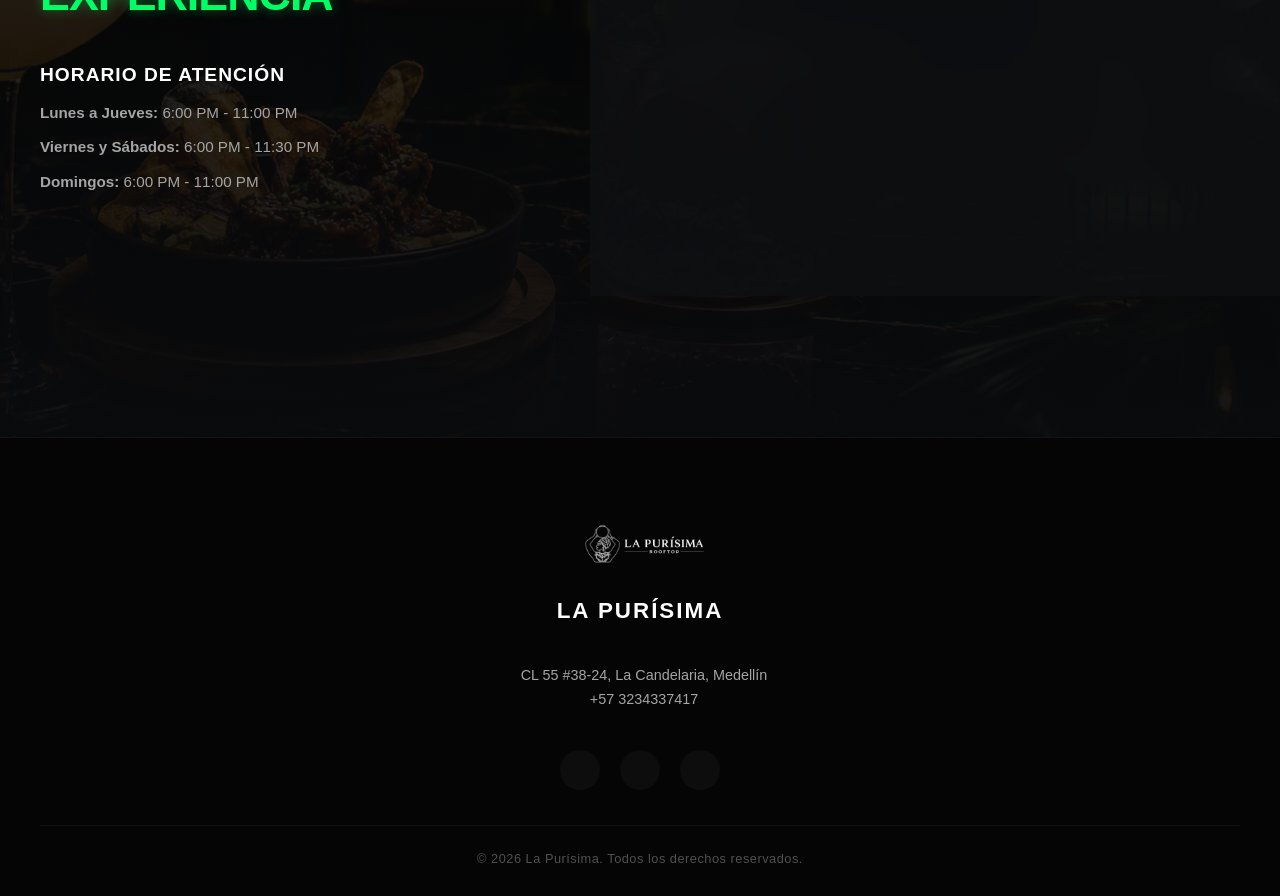
==== commit d9aa9001: "Add files via upload" ====
--- a/index.html
+++ b/index.html
@@ -570,9 +570,104 @@
         </div>
 
         <p class="nosotros-footer">DISFRUTA, CELEBRA Y VIVE</p>
-
     </div>
 </section>
+<!-- PAGINA 6 -->
+    <main class="reservation-page">
+        <section class="reservation-hero">
+            <div class="reservation-container">
+                
+                <div class="reservation-info">
+                    <span class="subtitle"><i class="fa-solid fa-circle-dot"></i> RESERVA UNA MESA</span>
+                    <h1 class="main-title">
+                    DESCUBRE EL MEJOR AMBIENTE ROOFTOP Y VIVE UNA <span class="neon-text">GRAN</span><span class="neon-text">EXPERIENCIA</span>
+                    </h1>
+                    
+                    <div class="schedule-box">
+                        <h3>Horario de atención</h3>
+                        <p><strong>Lunes a Jueves:</strong> 6:00 PM - 11:00 PM</p>
+                        <p><strong>Viernes y Sábados:</strong> 6:00 PM - 11:30 PM</p>
+                        <p><strong>Domingos:</strong> 6:00 PM - 11:00 PM</p>
+                    </div>
+                </div>
+
+                <div class="reservation-card">
+                    <form class="reservation-form">
+                        <div class="form-group full-width">
+                            <label for="nombre">Nombre</label>
+                            <input type="text" id="nombre" placeholder="Nombre completo" required>
+                        </div>
+
+                        <div class="form-row">
+                            <div class="form-group">
+                                <label for="email">Correo Electrónico</label>
+                                <input type="email" id="email" placeholder="Ingresar" required>
+                            </div>
+                            <div class="form-group">
+                                <label for="telefono">Teléfono</label>
+                                <input type="tel" id="telefono" placeholder="Ingresar" required>
+                            </div>
+                        </div>
+
+                        <div class="form-row row-three">
+                            <div class="form-group">
+                                <label for="fecha">Fecha</label>
+                                <input type="date" id="fecha" required>
+                            </div>
+                            <div class="form-group">
+                                <label for="hora">Hora</label>
+                                <select id="hora" required>
+                                    <option value="" disabled selected>Selecciona</option>
+                                    <option value="18:00">06:00 PM</option>
+                                    <option value="19:00">07:00 PM</option>
+                                    <option value="20:00">08:00 PM</option>
+                                    <option value="21:00">09:00 PM</option>
+                                    <option value="22:00">10:00 PM</option>
+                                    <option value="23:00">11:00 PM</option>
+                                </select>
+                            </div>
+                            <div class="form-group">
+                                <label for="personas">Nº personas</label>
+                                <select id="personas" required>
+                                    <option value="" disabled selected>Selecciona</option>
+                                    <option value="2">2 Personas</option>
+                                    <option value="4">4 Personas</option>
+                                    <option value="6">6 Personas</option>
+                                </select>
+                            </div>
+                        </div>
+                        <button type="submit" class="btn-neon">Reservar ahora</button>
+                    </form>
+                </div>
+            </div>
+        </section>
+    </main>
+
+    <footer class="site-footer">
+        <div class="footer-container">
+            
+            <div class="footer-brand">
+                <img src="IMG/logo.png" alt="La Purísima Rooftop Logo" class="footer-logo">
+                <span class="brand-name">La Purísima</span>
+            </div>
+
+            <div class="footer-contact">
+                <p><i class="fa-solid fa-location-dot"></i> CL 55 #38-24, La Candelaria, Medellín</p>
+                <p><i class="fa-solid fa-phone"></i> +57 3234337417</p>
+            </div>
+
+            <div class="footer-social">
+                <a href="#" aria-label="Facebook"><i class="fa-brands fa-facebook-f"></i></a>
+                <a href="#" aria-label="X (Twitter)"><i class="fa-brands fa-x-twitter"></i></a>
+                <a href="#" aria-label="Instagram"><i class="fa-brands fa-instagram"></i></a>
+            </div>
+
+            <div class="footer-bottom">
+                <p>&copy; 2026 La Purísima. Todos los derechos reservados.</p>
+            </div>
+
+        </div>
+    </footer>
     
 </body>
 </html>
--- a/style.css
+++ b/style.css
@@ -1360,3 +1360,320 @@
     }
 }
 
+/*PAGINA 5*/
+
+* {
+    margin: 0;
+    padding: 0;
+    box-sizing: border-box;
+    font-family: 'Arial', sans-serif; /* Cambiar por tu tipografía editorial si aplica */
+}
+
+:root {
+    --bg-dark: #0a0b0d;
+    --footer-black: #050505;
+    --text-white: #ffffff;
+    --text-gray: #a5a5a5;
+    --neon-green: #00ff66; /* Verde neón elegante y brillante */
+    --neon-glow: rgba(0, 255, 102, 0.4);
+    --neon-subtle: rgba(0, 255, 102, 0.15);
+}
+
+body {
+    background-color: var(--bg-dark);
+    color: var(--text-white);
+}
+
+/* ==========================================================================
+   SECCIÓN RESERVA (HERO)
+   ========================================================================== */
+.reservation-hero {
+    position: relative;
+    min-height: 100vh;
+    padding: 80px 20px;
+    display: flex;
+    align-items: center;
+    justify-content: center;
+    background: linear-gradient(rgba(0, 0, 0, 0.75), rgba(10, 11, 13, 0.95)), url('IMG/PAG6.png') no-repeat center center/cover;
+}
+
+.reservation-container {
+    max-width: 1200px;
+    width: 100%;
+    display: grid;
+    grid-template-columns: 1fr 1fr;
+    gap: 50px;
+    align-items: center;
+}
+
+/* Bloque Izquierdo: Textos */
+.reservation-info .subtitle {
+    font-size: 0.85rem;
+    letter-spacing: 2px;
+    color: var(--text-gray);
+    display: flex;
+    align-items: center;
+    gap: 8px;
+    margin-bottom: 20px;
+    text-transform: uppercase;
+}
+
+.reservation-info .subtitle i {
+    font-size: 0.6rem;
+    color: var(--text-gray);
+}
+
+.reservation-info .main-title {
+    font-size: 2.8rem;
+    font-weight: 800;
+    line-height: 1.2;
+    letter-spacing: -1px;
+    margin-bottom: 40px;
+}
+
+.reservation-info .neon-text {
+    color: var(--neon-green);
+    text-shadow: 0 0 12px var(--neon-glow);
+    display: inline-block;
+}
+
+.schedule-box h3 {
+    font-size: 1.2rem;
+    margin-bottom: 15px;
+    letter-spacing: 1px;
+    text-transform: uppercase;
+}
+
+.schedule-box p {
+    font-size: 0.95rem;
+    color: var(--text-gray);
+    margin-bottom: 10px;
+    line-height: 1.6;
+}
+
+.reservation-card {
+    background: rgba(15, 16, 18, 0.85);
+    padding: 40px;
+    border-radius: 20px;
+    backdrop-filter: blur(12px);
+    -webkit-backdrop-filter: blur(12px);
+    border: 1px solid rgb(255, 255, 255, 0.08);
+    box-shadow: 0 25px 50px rgba(0, 0, 0, 0.8), 0 0 40px rgba(0, 255, 102, 0.12);
+    color: #333333;
+}
+
+.reservation-form {
+    display: flex;
+    flex-direction: column;
+    gap: 22px;
+}
+
+.form-row {
+    display: grid;
+    grid-template-columns: 1fr 1fr;
+    gap: 20px;
+}
+
+.form-row.row-three {
+    grid-template-columns: 1.2fr 1fr 1fr;
+}
+
+.form-group {
+    display: flex;
+    flex-direction: column;
+    gap: 8px;
+}
+
+.form-group label {
+    font-size: 0.85rem;
+    font-weight: 600;
+    color: #e0e0e0;
+    letter-spacing: 0.5px;
+}
+
+.form-group input, 
+.form-group select {
+    width: 100%;
+    padding: 14px 16px;
+    background-color: rgba(255, 255, 255, 0.04);
+    border: 1px solid rgba(255, 255, 255, 0.15);
+    border-radius: 10px;
+    font-size: 0.9rem;
+    color: #ffffff;
+    outline: none;
+    transition: all 0.3s ease;
+}
+
+.form-group input::placeholder{
+    color: rgba(255, 255, 255, 0.35);
+}
+
+.form-group input:focus, 
+.form-group select:focus {
+    border-color: #00ff66;
+    background-color: rgba(255, 255, 255, 0.07);
+    box-shadow: 0 0 10px rgba(0, 255, 102, 0.2);
+}
+
+.form-group input[type="date"]::-webkit-calendar-picker-indicator{
+    filter: invert(1);
+    cursor: pointer;
+}
+
+.form-group select option{
+    background-color: #161719;
+    color: #fff;
+    padding: 12px;
+}
+
+.form-group select,
+.form-group input[type="date"]{
+    cursor: pointer;
+}
+
+.btn-neon {
+    background-color: #00ff66;
+    color: #000000;
+    border: none;
+    padding: 16px;
+    font-size: 0.95rem;
+    font-weight: 700;
+    border-radius: 30px;
+    cursor: pointer;
+    text-transform: uppercase;
+    letter-spacing: 1.5px;
+    margin-top: 10px;
+    transition: all 0.3s ease cubic-bezier(0.4, 0, 0.2, 1);
+    box-shadow: 0 4px 20px rgba(0, 255, 102, 0.3);
+}
+
+.btn-neon:hover {
+    background-color: #00ff77;
+    transform: translateY(-2px);
+    box-shadow: 0 0px 30px #00ff66 0 0 10px rgba(0, 255, 102,0.5)
+}
+
+.site-footer {
+    background-color: var(--footer-black);
+    padding: 60px 20px 30px 20px;
+    border-top: 1px solid rgba(255, 255, 255, 0.05);
+}
+
+.footer-container {
+    max-width: 1200px;
+    margin: 0 auto;
+    display: flex;
+    flex-direction: column;
+    align-items: center;
+    gap: 35px;
+    text-align: center;
+}
+
+.footer-brand {
+    display: flex;
+    flex-direction: column;
+    align-items: center;
+    gap: 10px;
+}
+
+.footer-logo {
+    height: 90px;
+    width: auto;
+    object-fit: contain;
+}
+
+.footer-brand .brand-name {
+    font-size: 1.4rem;
+    font-weight: 700;
+    letter-spacing: 2px;
+    text-transform: uppercase;
+}
+
+.footer-contact p {
+    font-size: 0.9rem;
+    color: var(--text-gray);
+    margin: 8px 0;
+}
+
+.footer-contact i {
+    color: var(--text-white);
+    margin-right: 8px;
+}
+
+.footer-social {
+    display: flex;
+    gap: 20px;
+}
+
+.footer-social a {
+    color: var(--text-gray);
+    font-size: 1.1rem;
+    width: 40px;
+    height: 40px;
+    border-radius: 50px;
+    background-color: rgba(255, 255, 255, 0.03);
+    display: flex;
+    align-items: center;
+    justify-content: center;
+    transition: all 0.3s ease;
+    text-decoration: none;
+}
+
+.footer-social a:hover {
+    color: var(--text-white);
+    background-color: rgba(255, 255, 255, 0.1);
+    transform: translateY(-3px);
+}
+
+.footer-bottom {
+    width: 100%;
+    padding-top: 25px;
+    border-top: 1px solid rgba(255, 255, 255, 0.05);
+}
+
+.footer-bottom p {
+    font-size: 0.8rem;
+    color: rgba(255, 255, 255, 0.3);
+    letter-spacing: 0.5px;
+}
+
+@media (max-width: 992px) {
+    .reservation-container {
+        grid-template-columns: 1fr;
+        gap: 40px;
+    }
+    
+    .reservation-info {
+        text-align: center;
+    }
+
+    .reservation-info .subtitle {
+        justify-content: center;
+    }
+
+    .reservation-info .main-title {
+        font-size: 2.3rem;
+        margin-bottom: 25px;
+    }
+}
+
+@media (max-width: 600px) {
+    .reservation-hero {
+        padding: 40px 15px;
+    }
+
+    .reservation-card {
+        padding: 25px 20px;
+    }
+
+    .form-row, 
+    .form-row.row-three {
+        grid-template-columns: 1fr;
+        gap: 20px;
+    }
+
+    .reservation-info .main-title {
+        font-size: 1.9rem;
+    }
+}
+
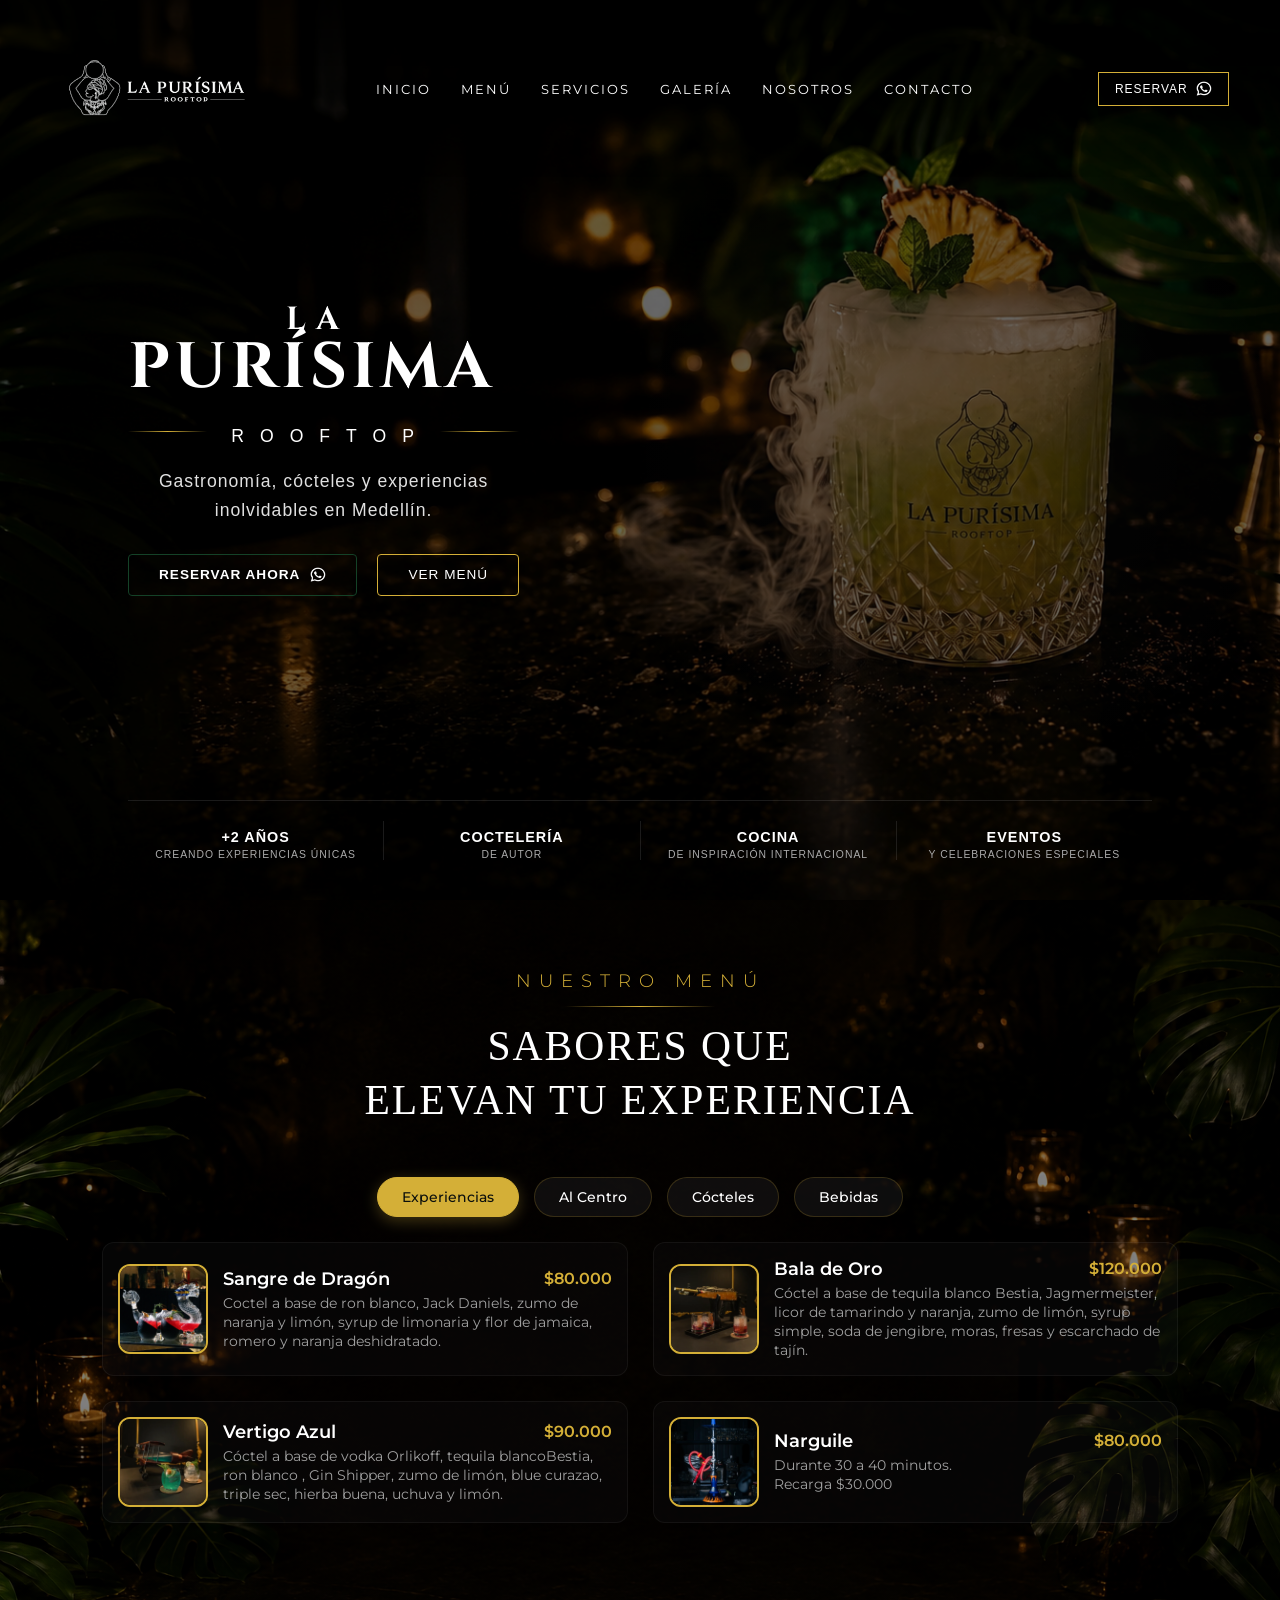
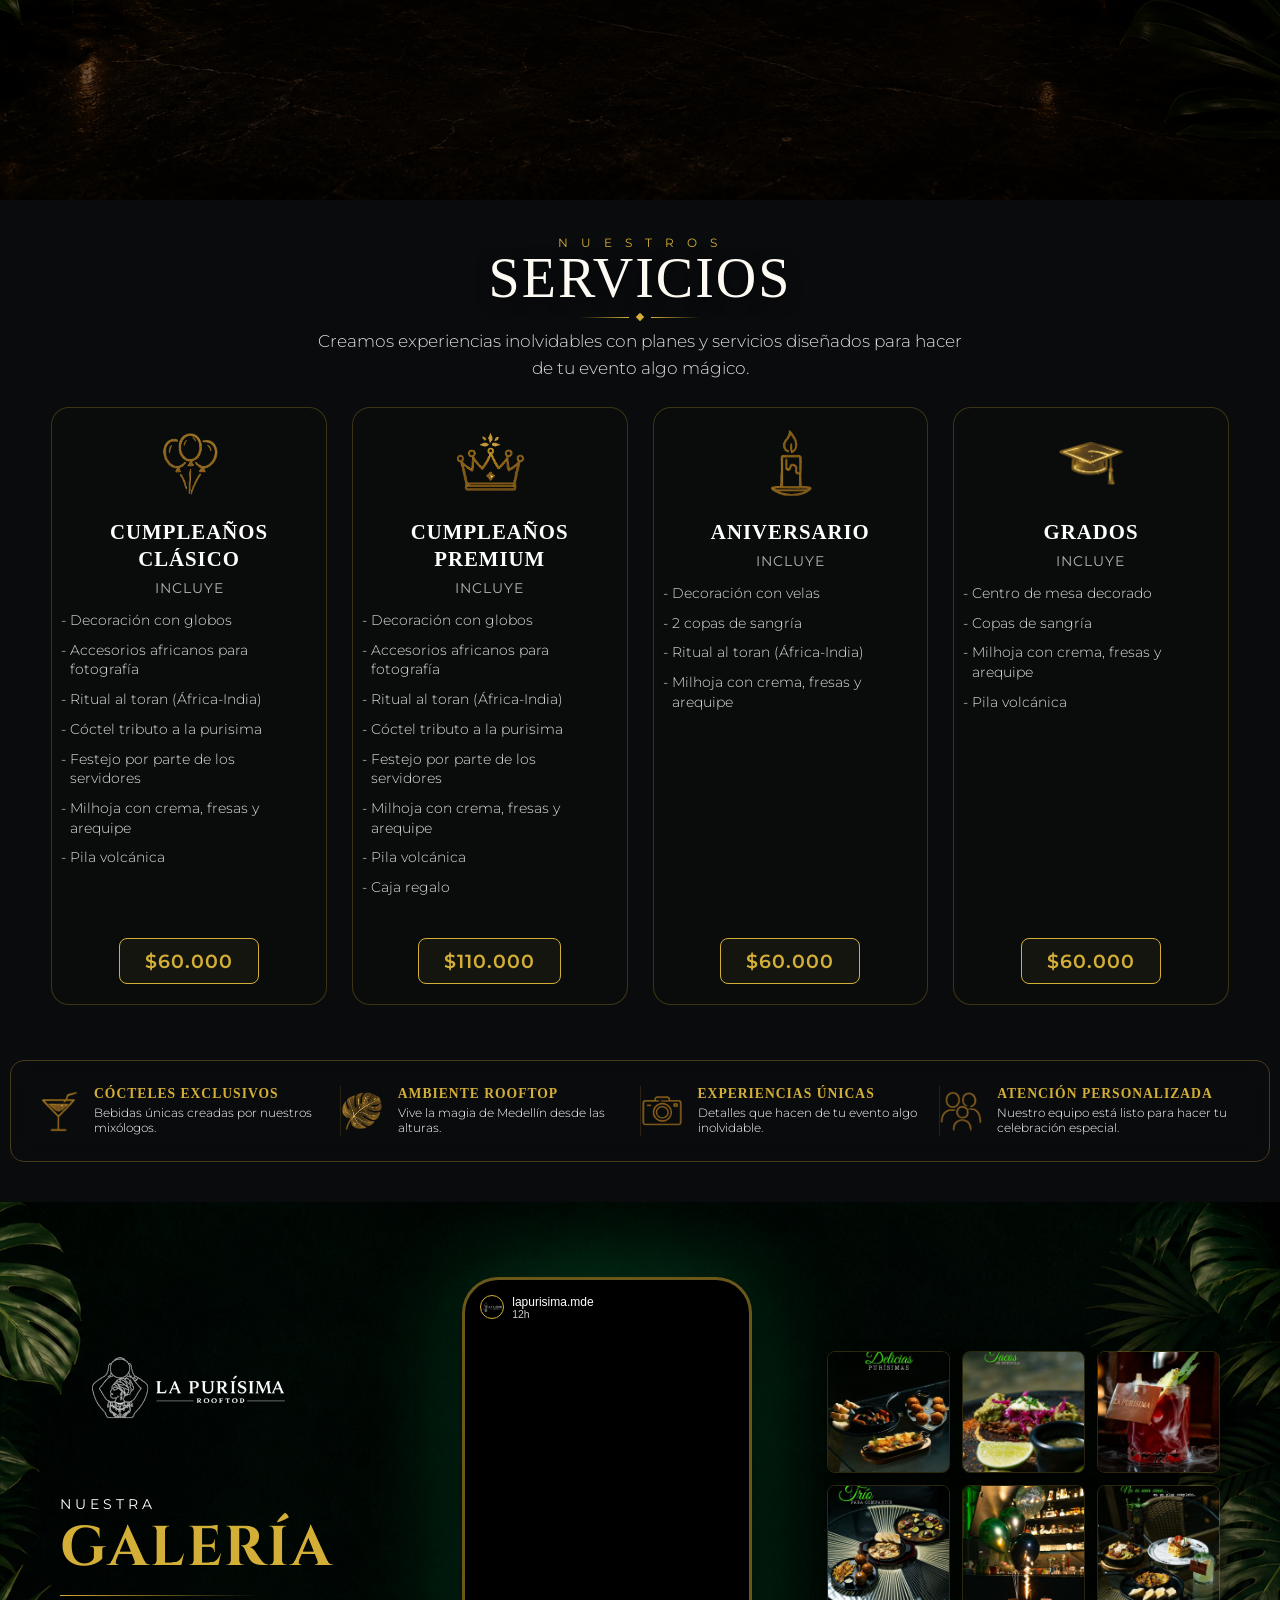
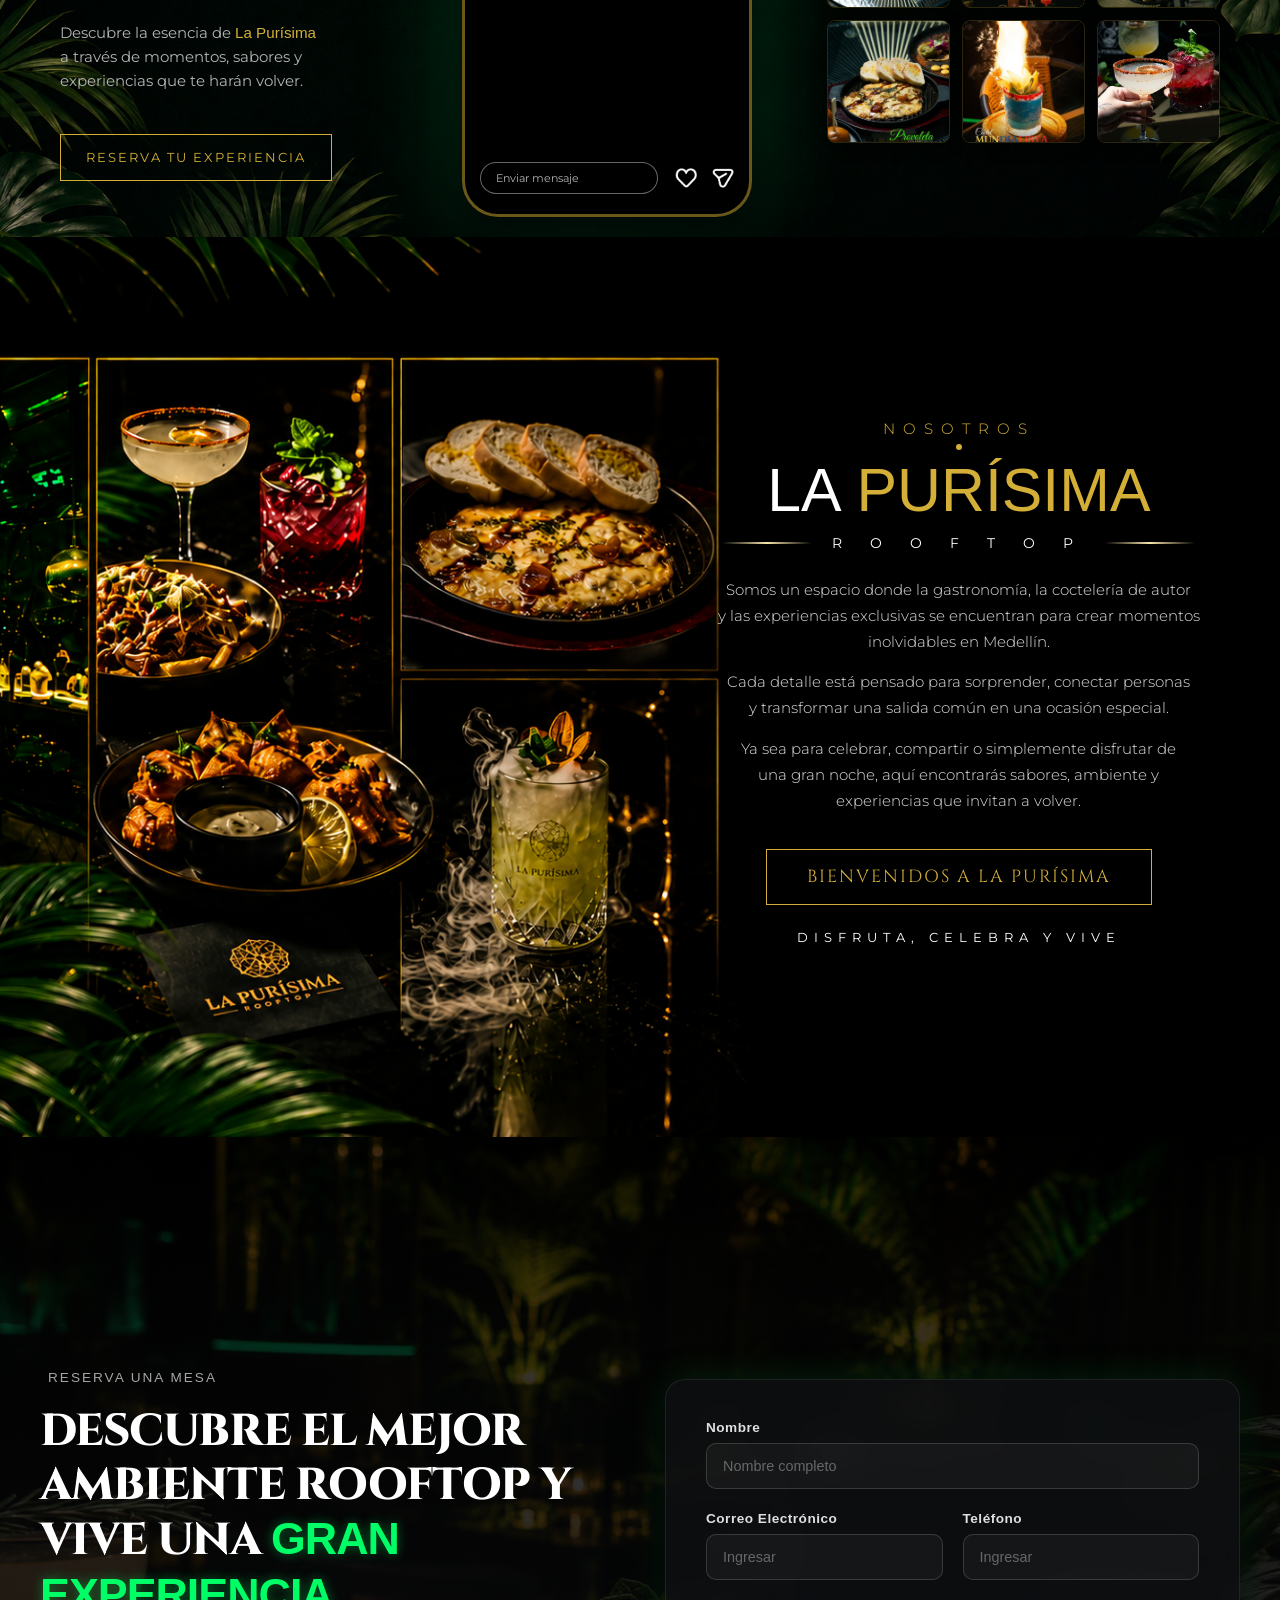
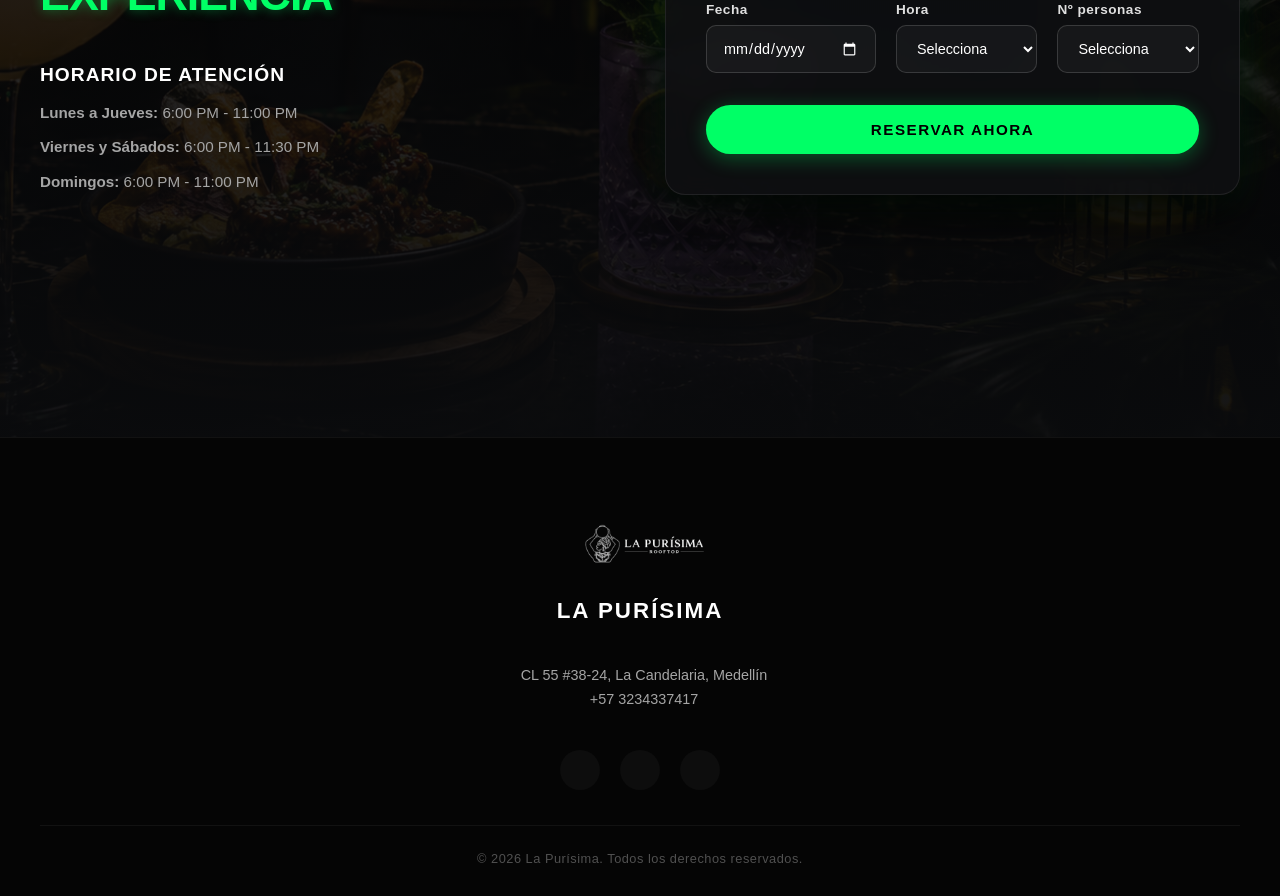
==== commit 50942ff6: "Add files via upload" ====
--- a/index.html
+++ b/index.html
@@ -574,7 +574,7 @@
 </section>
 <!-- PAGINA 6 -->
     <main class="reservation-page">
-        <section class="reservation-hero">
+        <section class="reservation-hero" id="contacto">
             <div class="reservation-container">
                 
                 <div class="reservation-info">
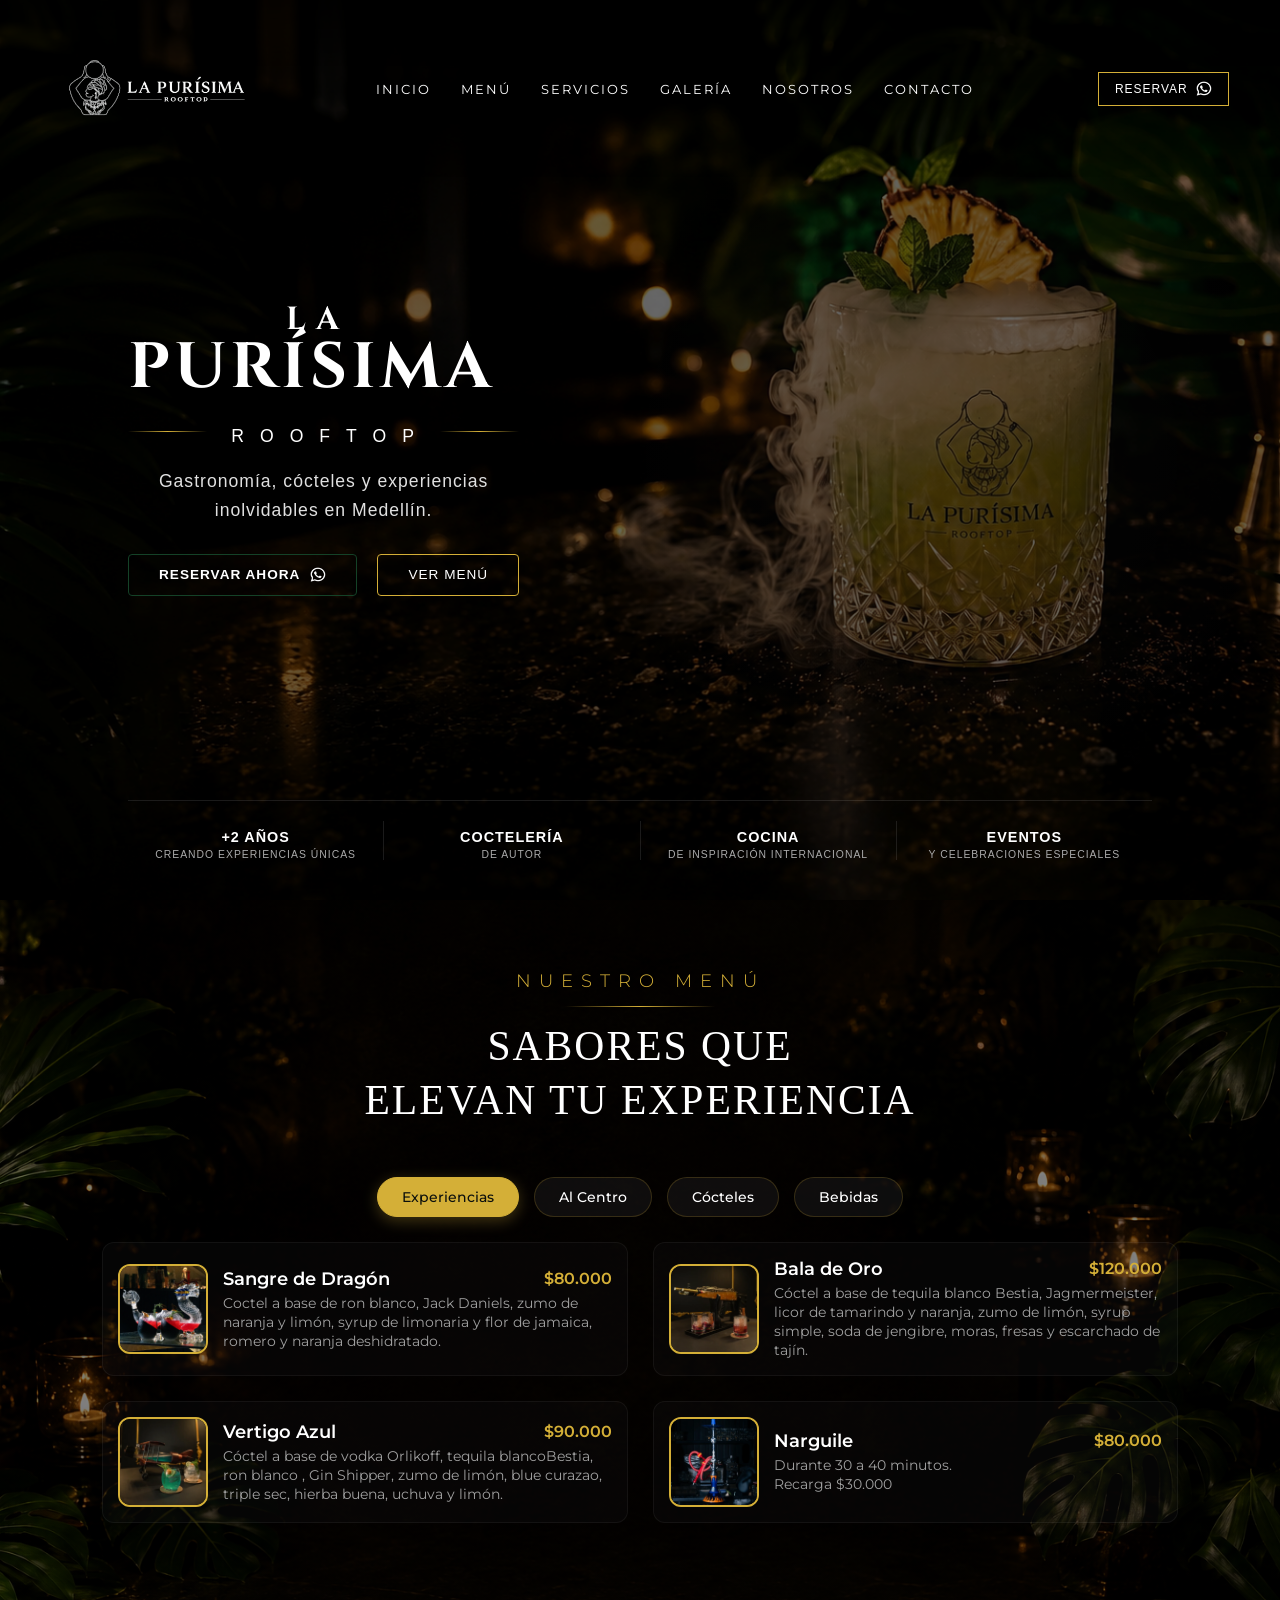
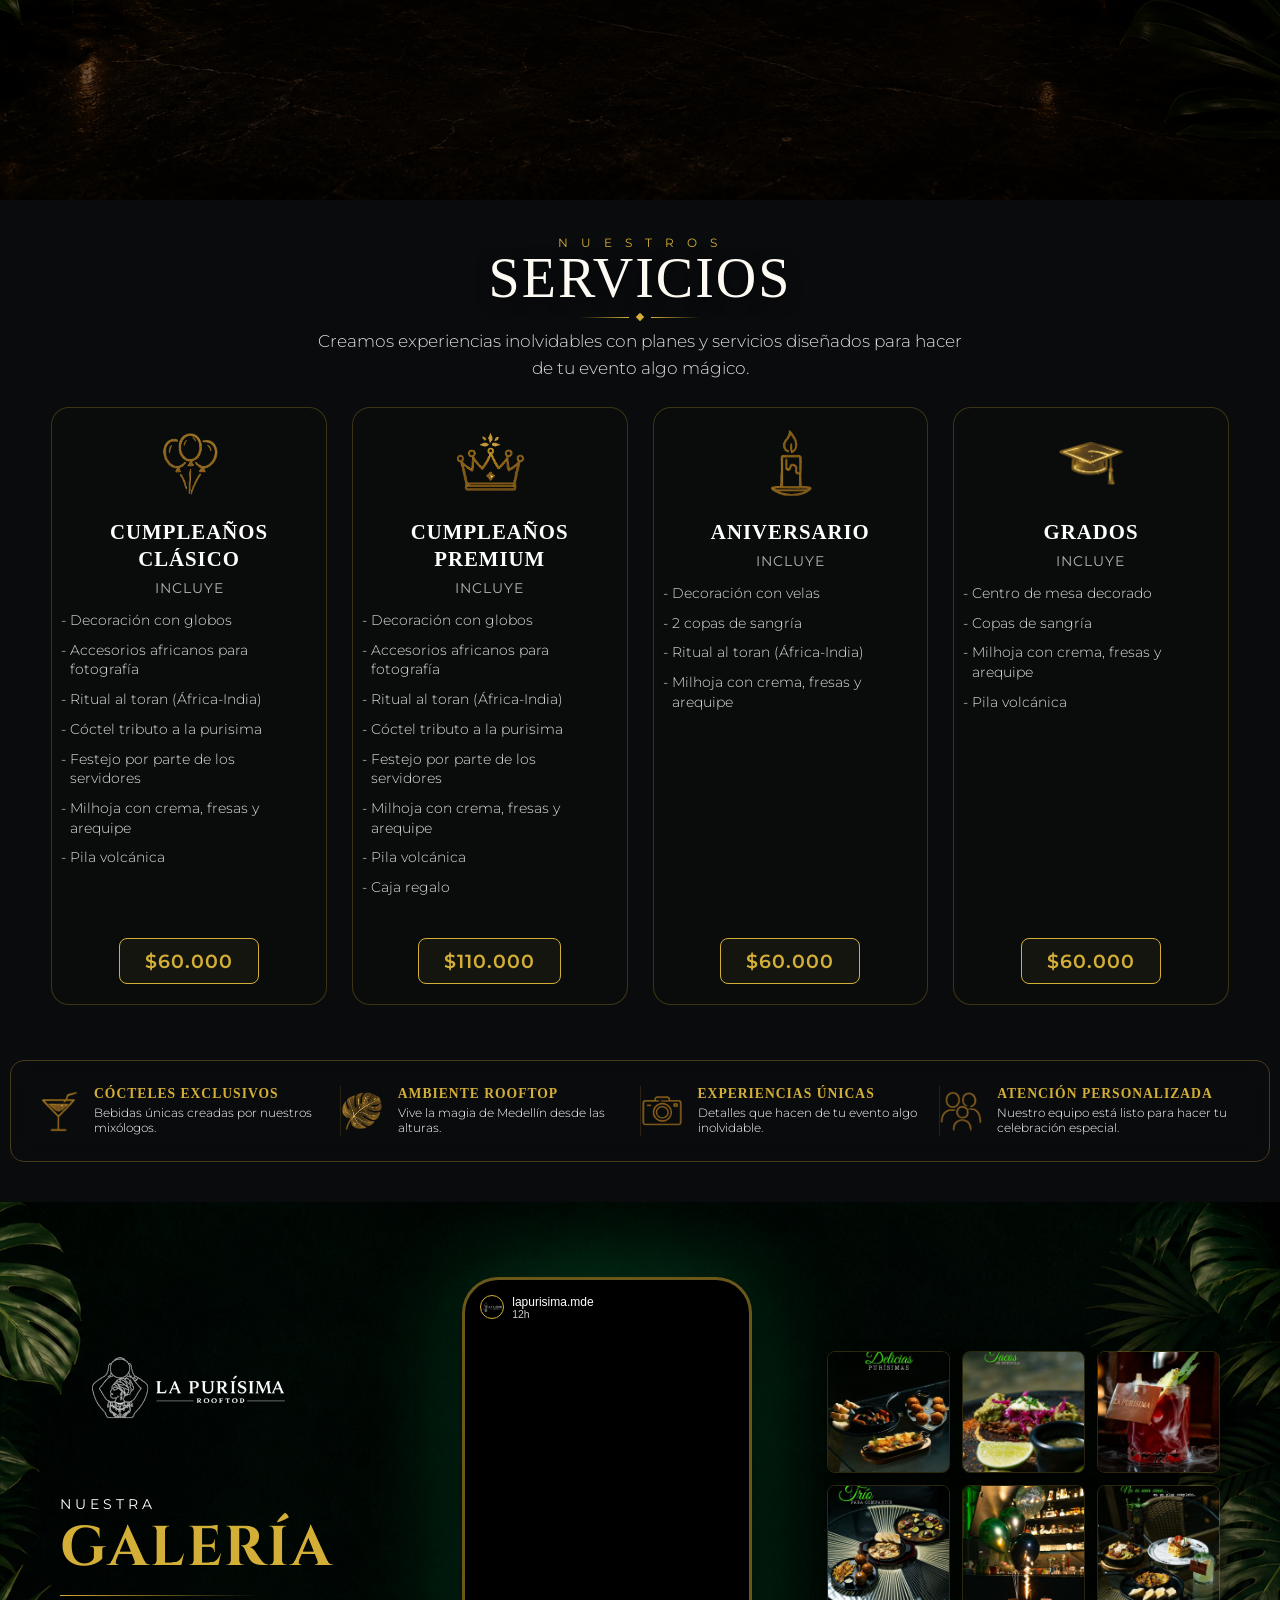
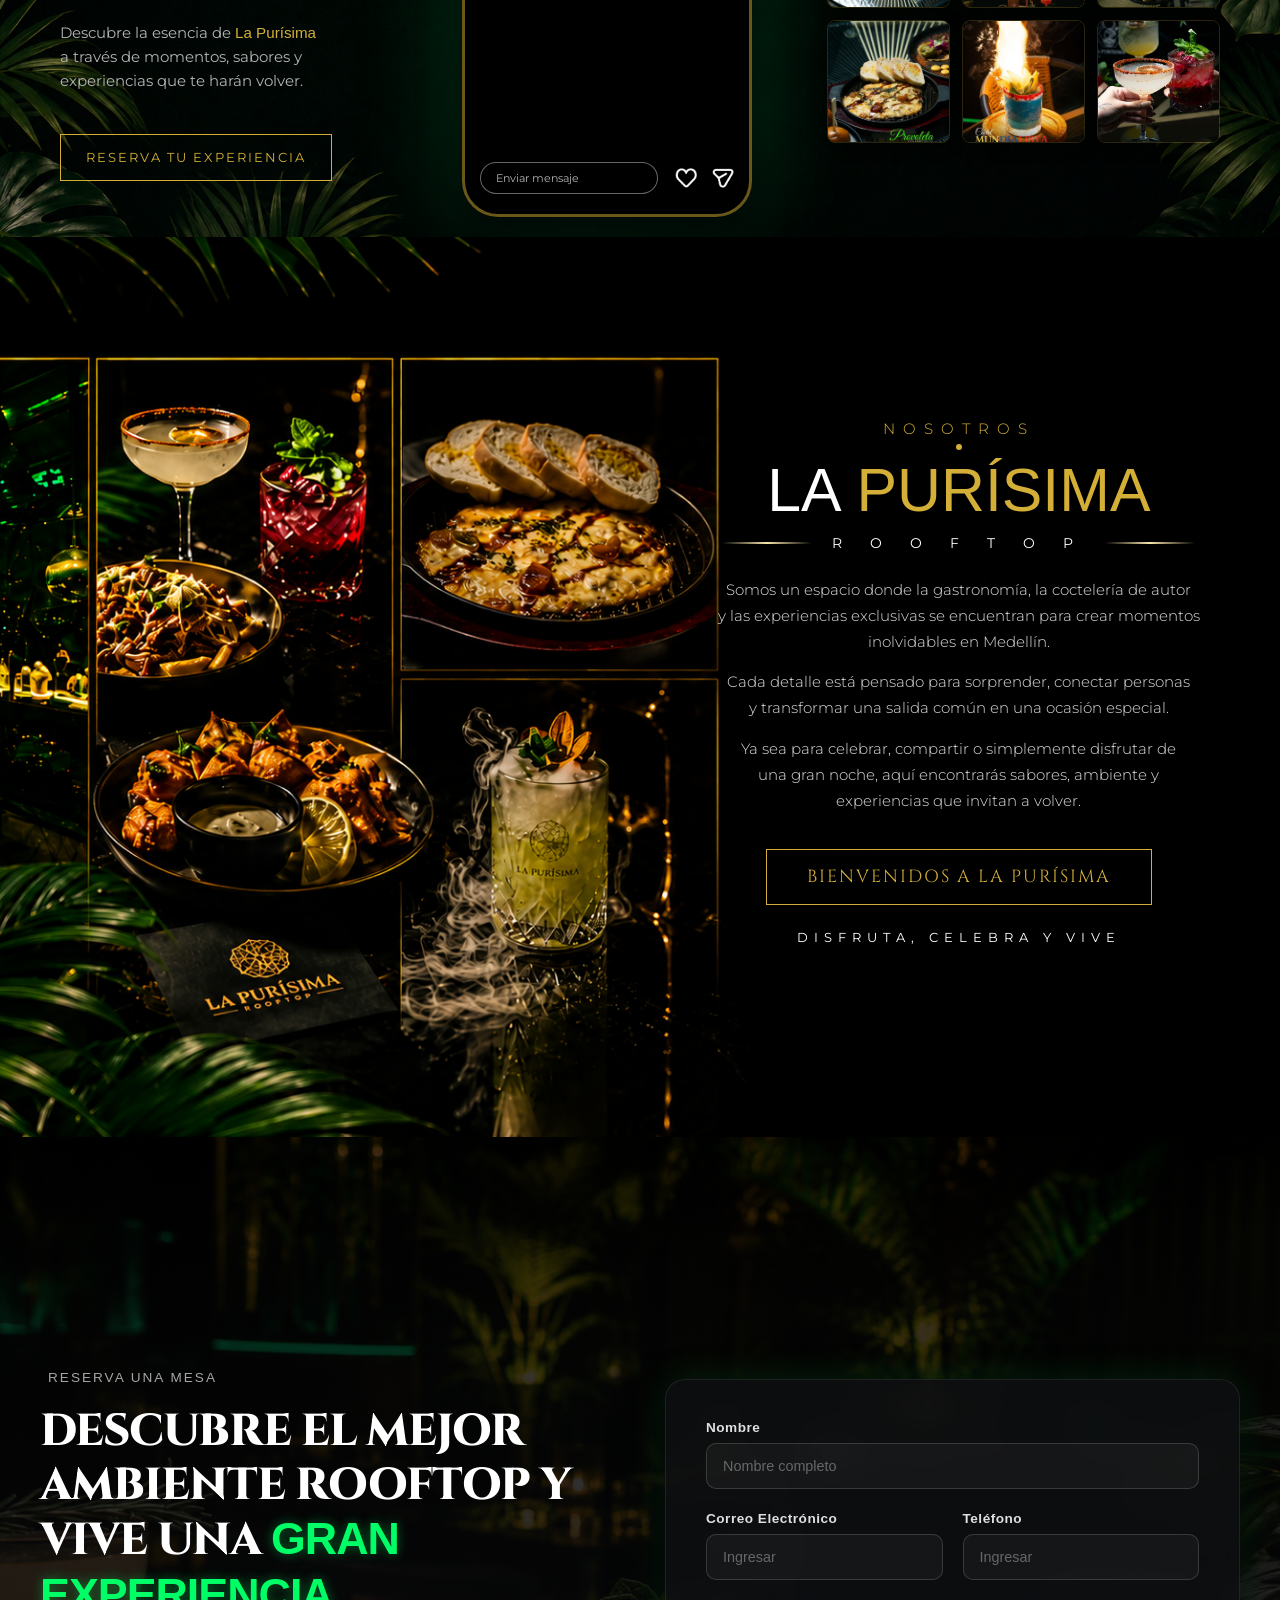
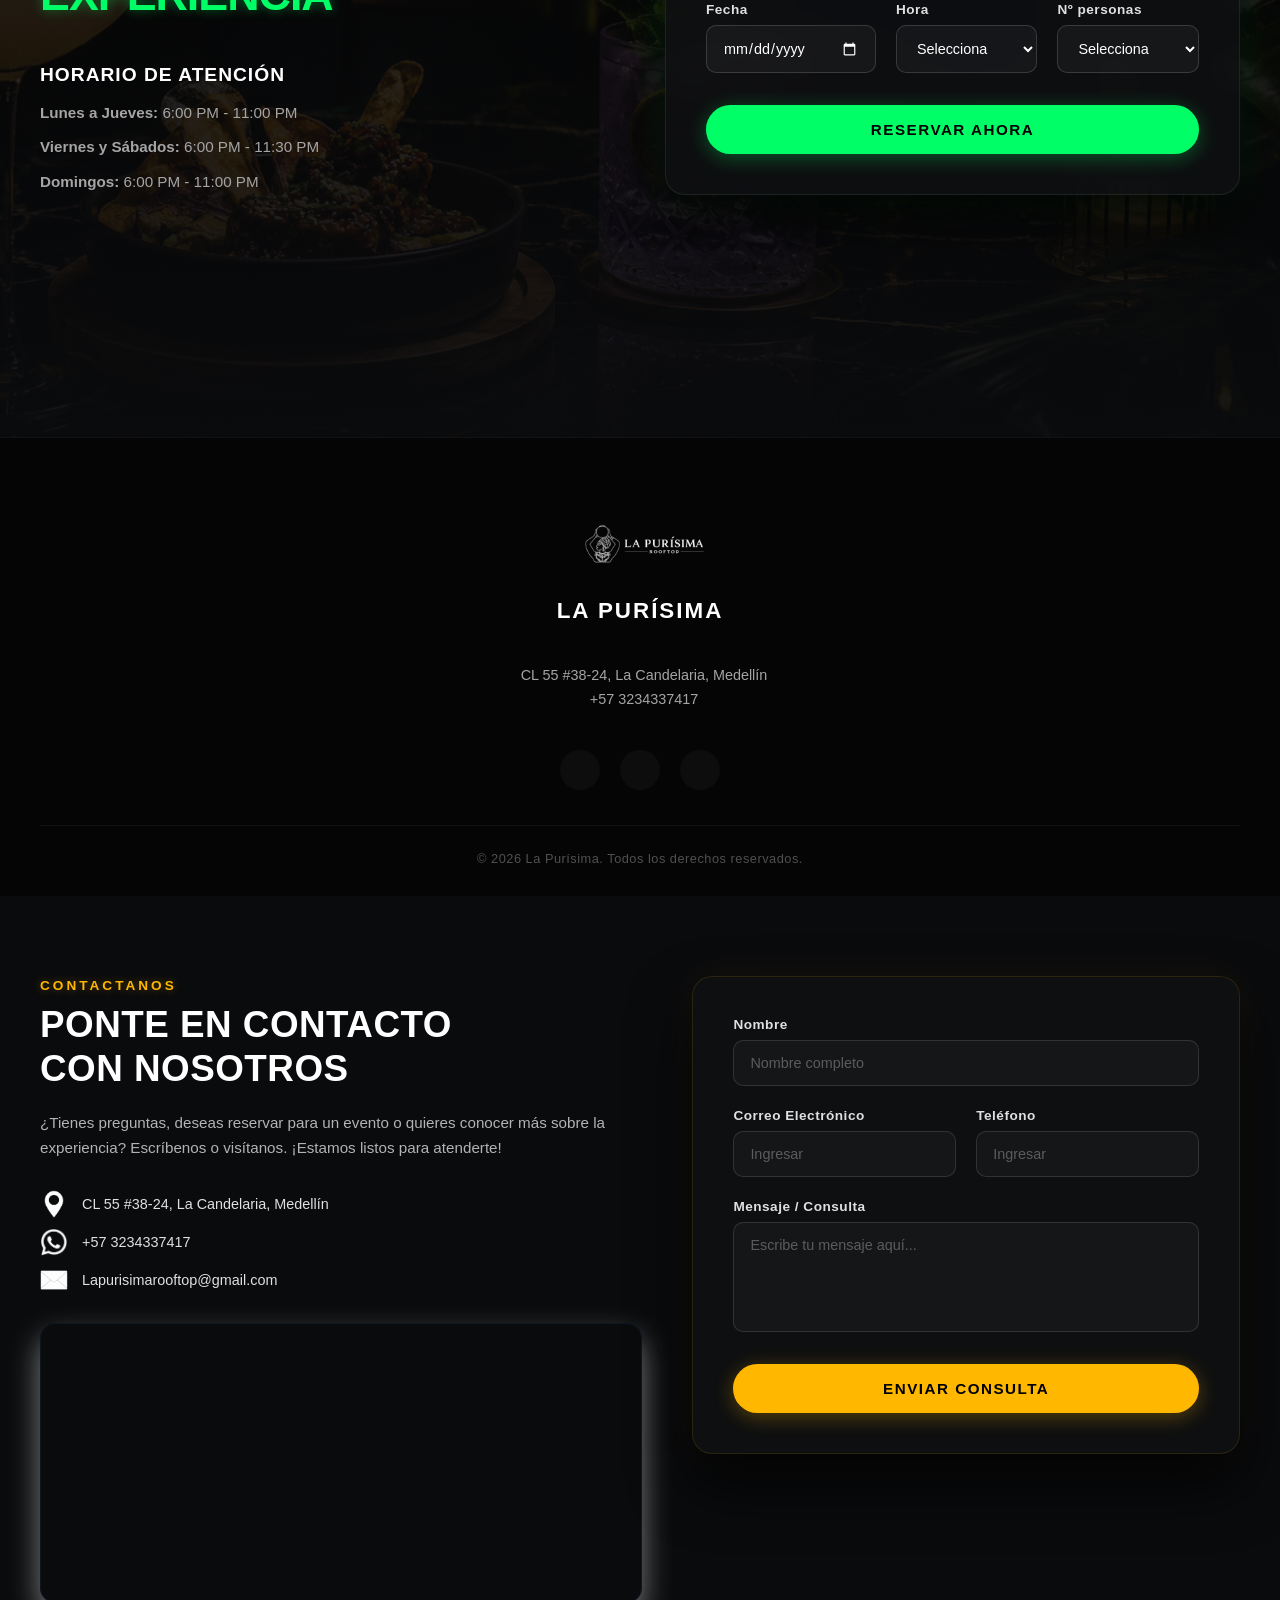
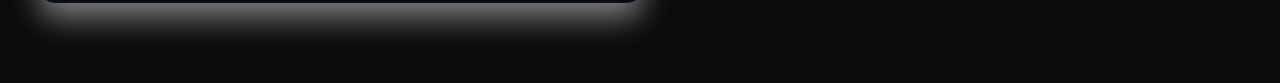
==== commit a2baa79f: "Add files via upload" ====
--- a/index.html
+++ b/index.html
@@ -21,7 +21,7 @@
             <li><a href="#nosotros">NOSOTROS</a></li>
             <li><a href="#contacto">CONTACTO</a></li>
         </ul>
-        <a href="https://w.app/tatianaz" class="btn-reservar-top">RESERVAR <img src="IMG/whatsapp.png" alt="whatsApp" class="ws-icon-img"></a>
+        <a href="#reservar" class="btn-reservar-top">RESERVAR <img src="IMG/whatsapp.png" alt="whatsApp" class="ws-icon-img"></a>
     </header>
 
     <main class="hero-section">
@@ -574,7 +574,7 @@
 </section>
 <!-- PAGINA 6 -->
     <main class="reservation-page">
-        <section class="reservation-hero" id="contacto">
+        <section class="reservation-hero" id="reservar">
             <div class="reservation-container">
                 
                 <div class="reservation-info">
@@ -582,7 +582,7 @@
                     <h1 class="main-title">
                     DESCUBRE EL MEJOR AMBIENTE ROOFTOP Y VIVE UNA <span class="neon-text">GRAN</span><span class="neon-text">EXPERIENCIA</span>
                     </h1>
-                    
+
                     <div class="schedule-box">
                         <h3>Horario de atención</h3>
                         <p><strong>Lunes a Jueves:</strong> 6:00 PM - 11:00 PM</p>
@@ -668,6 +668,77 @@
 
         </div>
     </footer>
+    <!-- PAGINA 7 -->
+
+    <section class="contact-section" id="contacto">
+    <div class="contact-container">
+        
+        <div class="contact-info-block">
+            <span class="subtitle-gold-neon">CONTACTANOS</span>
+            <h2 class="title-editorial">PONTE EN CONTACTO <br>CON NOSOTROS</h2>
+            <p class="contact-description">
+                ¿Tienes preguntas, deseas reservar para un evento o quieres conocer más sobre la experiencia? Escríbenos o visítanos. ¡Estamos listos para atenderte!
+            </p>
+            
+            <div class="contact-details-list">
+                <div class="detail-item">
+                    <span class="detail-icon">
+                        <img src="IMG/ubicacion.png" alt="ubicacion">
+                    </span>
+                    <p>CL 55 #38-24, La Candelaria, Medellín</p>
+                </div>
+                <div class="detail-item">
+                    <span class="detail-icon">
+                        <img src="IMG/whatsapp.png" alt="whatsapp">
+                    </span>
+                    <p>+57 3234337417</p>
+                </div>
+                <div class="detail-item">
+                    <span class="detail-icon">
+                        <img src="IMG/correo.png" alt="correo">
+                    </span>
+                    <p>Lapurisimarooftop@gmail.com</p>
+                </div>
+            </div>
+
+            <div class="map-wrapper">
+                <iframe src="https://www.google.com/maps/embed?pb=!1m18!1m12!1m3!1d3966.1160987511853!2d-75.55988422597372!3d6.248428893739987!2m3!1f0!2f0!3f0!3m2!1i1024!2i768!4f13.1!3m3!1m2!1s0x8e4429006df4bd41%3A0xc56446f5789674fd!2sLa%20Pur%C3%ADsima%20Medell%C3%ADn!5e0!3m2!1ses-419!2sco!4v1780448147757!5m2!1ses-419!2sco" 
+                width="100%" height="230" style="border:0;" 
+                allowfullscreen="" loading="lazy" referrerpolicy="no-referrer-when-downgrade"></iframe> 
+                </div>
+        </div>
+
+        <div class="contact-card-gold">
+            <form class="contact-premium-form">
+                
+                <div class="form-group-gold">
+                    <label for="client-name">Nombre</label>
+                    <input type="text" id="client-name" placeholder="Nombre completo" required>
+                </div>
+                
+                <div class="form-row-gold">
+                    <div class="form-group-gold">
+                        <label for="client-email">Correo Electrónico</label>
+                        <input type="email" id="client-email" placeholder="Ingresar" required>
+                    </div>
+                    <div class="form-group-gold">
+                        <label for="client-phone">Teléfono</label>
+                        <input type="tel" id="client-phone" placeholder="Ingresar">
+                    </div>
+                </div>
+                
+                <div class="form-group-gold">
+                    <label for="client-message">Mensaje / Consulta</label>
+                    <textarea id="client-message" rows="5" placeholder="Escribe tu mensaje aquí..." required></textarea>
+                </div>
+                
+                <button type="submit" class="btn-gold-neon">Enviar Consulta</button>
+            </form>
+        </div>
+
+    </div>
+</section>
+
     
 </body>
 </html>
--- a/style.css
+++ b/style.css
@@ -406,10 +406,6 @@
         font-size:12px;
     }
 
-    .btn-reservar-top{
-        display:none;
-    }
-
     .hero-section{
         min-height:auto;
         padding-top:20px;
@@ -1360,13 +1356,13 @@
     }
 }
 
-/*PAGINA 5*/
+/*PAGINA 6*/
 
 * {
     margin: 0;
     padding: 0;
     box-sizing: border-box;
-    font-family: 'Arial', sans-serif; /* Cambiar por tu tipografía editorial si aplica */
+    font-family: 'Arial', sans-serif;
 }
 
 :root {
@@ -1374,7 +1370,7 @@
     --footer-black: #050505;
     --text-white: #ffffff;
     --text-gray: #a5a5a5;
-    --neon-green: #00ff66; /* Verde neón elegante y brillante */
+    --neon-green: #00ff66;
     --neon-glow: rgba(0, 255, 102, 0.4);
     --neon-subtle: rgba(0, 255, 102, 0.15);
 }
@@ -1384,9 +1380,6 @@
     color: var(--text-white);
 }
 
-/* ==========================================================================
-   SECCIÓN RESERVA (HERO)
-   ========================================================================== */
 .reservation-hero {
     position: relative;
     min-height: 100vh;
@@ -1406,7 +1399,6 @@
     align-items: center;
 }
 
-/* Bloque Izquierdo: Textos */
 .reservation-info .subtitle {
     font-size: 0.85rem;
     letter-spacing: 2px;
@@ -1677,3 +1669,235 @@
     }
 }
 
+/*
+
+
+
+/*PAGINA 7*/
+
+.contact-section {
+    padding: 80px 20px;
+    background: linear-gradient(rgba(11, 12, 16, 0.82), rgba(11, 12, 16, 0.88)),
+                url(IMG/PAG7.png);
+    background-size: cover;
+    background-position: center;
+    background-repeat: no-repeat;
+    background-attachment: fixed;
+    display: flex;
+    justify-content: center;
+    align-items: center;
+    font-family: 'Poppins', sans-serif;
+}
+
+.contact-container {
+    max-width: 1200px;
+    width: 100%;
+    display: grid;
+    grid-template-columns: 1.1fr 1fr;
+    gap: 50px;
+    align-items: start;
+}
+
+.subtitle-gold-neon {
+    font-size: 0.85rem;
+    letter-spacing: 3px;
+    color: #ffb700;
+    font-weight: 700;
+    text-transform: uppercase;
+    display: inline-block;
+    margin-bottom: 10px;
+    text-shadow: 0 0 10px rgba(255, 183, 0, 0.4);
+}
+
+.title-editorial {
+    font-size: 2.3rem;
+    font-weight: 800;
+    color: #ffffff;
+    line-height: 1.2;
+    margin-bottom: 20px;
+    letter-spacing: 0.5px;
+}
+
+.contact-description {
+    color: #b3b3b3;
+    font-size: 0.95rem;
+    line-height: 1.6;
+    margin-bottom: 30px;
+}
+
+.contact-details-list {
+    display: flex;
+    flex-direction: column;
+    gap: 15px;
+    margin-bottom: 30px;
+}
+
+.detail-item {
+    display: flex;
+    align-items: center;
+    gap: 15px;
+}
+
+.detail-icon {
+    font-size: 1.2rem;
+}
+
+.detail-item p {
+    color: #e0e0e0;
+    font-size: 0.9rem;
+    margin: 0;
+}
+
+.contact-details-list{
+    gap: 6px;
+    margin-bottom: 25px;
+}
+
+.detail-item{
+    display: flex;
+    align-items: center;
+    gap: 14px;
+    margin-bottom: 4px;
+}
+
+.detail-icon{
+    display: flex;
+    align-items: center;
+    justify-content: center;
+    width: 28px;
+    height: 28px;
+}
+
+.detail-icon img{
+    width: 100%;
+    height: 100%;
+    object-fit: contain;
+}
+
+/* --- Integración del Mapa --- */
+.map-wrapper {
+    width: 100%;
+    height: 280px;
+    border-radius: 15px;
+    overflow: hidden;
+    border: 1px solid rgba(255, 183, 0, 0.15);
+    box-shadow: 0 15px 30px rgba(0, 0, 0, 0.5);
+    filter: grayscale(0.3) invert(0.9) contrast(1.1); /* Efecto opcional para oscurecer el mapa nativo */
+    transition: all 0.3s ease;
+}
+
+.map-wrapper:hover {
+    border-color: #ffb700;
+    box-shadow: 0 0 20px rgba(255, 183, 0, 0.15);
+}
+
+/* --- Columna Derecha: Tarjeta Negro Mate Cristal --- */
+.contact-card-gold {
+    background: rgba(15, 16, 18, 0.88);
+    padding: 40px;
+    border-radius: 20px;
+    backdrop-filter: blur(15px);
+    -webkit-backdrop-filter: blur(15px);
+    border: 1px solid rgba(255, 183, 0, 0.12); /* Filo dorado sutil */
+    box-shadow: 0 30px 60px rgba(0, 0, 0, 0.8), 
+                0 0 45px rgba(255, 183, 0, 0.06); /* Brillo ambiental dorado */
+}
+
+.contact-premium-form {
+    display: flex;
+    flex-direction: column;
+    gap: 22px;
+}
+
+.form-row-gold {
+    display: grid;
+    grid-template-columns: 1fr 1fr;
+    gap: 20px;
+}
+
+.form-group-gold {
+    display: flex;
+    flex-direction: column;
+    gap: 8px;
+}
+
+.form-group-gold label {
+    font-size: 0.85rem;
+    font-weight: 600;
+    color: #e0e0e0;
+    letter-spacing: 0.5px;
+}
+
+.form-group-gold input, 
+.form-group-gold textarea {
+    width: 100%;
+    padding: 14px 16px;
+    background-color: rgba(255, 255, 255, 0.03);
+    border: 1px solid rgba(255, 255, 255, 0.12);
+    border-radius: 10px;
+    font-size: 0.9rem;
+    color: #ffffff;
+    outline: none;
+    resize: none;
+    transition: all 0.3s cubic-bezier(0.4, 0, 0.2, 1);
+}
+
+.form-group-gold input::placeholder,
+.form-group-gold textarea::placeholder {
+    color: rgba(255, 255, 255, 0.3);
+}
+
+.form-group-gold input:focus, 
+.form-group-gold textarea:focus {
+    border-color: #ffb700;
+    background-color: rgba(255, 255, 255, 0.06);
+    box-shadow: 0 0 14px rgba(255, 183, 0, 0.25);
+}
+
+.form-group-gold input, 
+.form-group-gold textarea {
+    cursor: text;
+}
+
+.btn-gold-neon {
+    background-color: #ffb700;
+    color: #000000;
+    border: none;
+    padding: 16px;
+    font-size: 0.95rem;
+    font-weight: 700;
+    border-radius: 30px;
+    cursor: pointer;
+    text-transform: uppercase;
+    letter-spacing: 1.5px;
+    margin-top: 10px;
+    transition: all 0.3s cubic-bezier(0.4, 0, 0.2, 1);
+    box-shadow: 0 4px 20px rgba(255, 183, 0, 0.3);
+}
+
+.btn-gold-neon:hover {
+    background-color: #ffd700;
+    transform: translateY(-2px);
+    box-shadow: 0 0 35px #ffb700, 
+                0 0 15px rgba(255, 183, 0, 0.6);
+}
+
+@media (max-width: 900px) {
+    .contact-container {
+        grid-template-columns: 1fr;
+        gap: 40px;
+    }
+    
+    .form-row-gold {
+        grid-template-columns: 1fr;
+        gap: 22px;
+    }
+    
+    .contact-card-gold {
+        padding: 30px 20px;
+    }
+    
+    .title-editorial {
+        font-size: 1.9rem;
+    }
+}
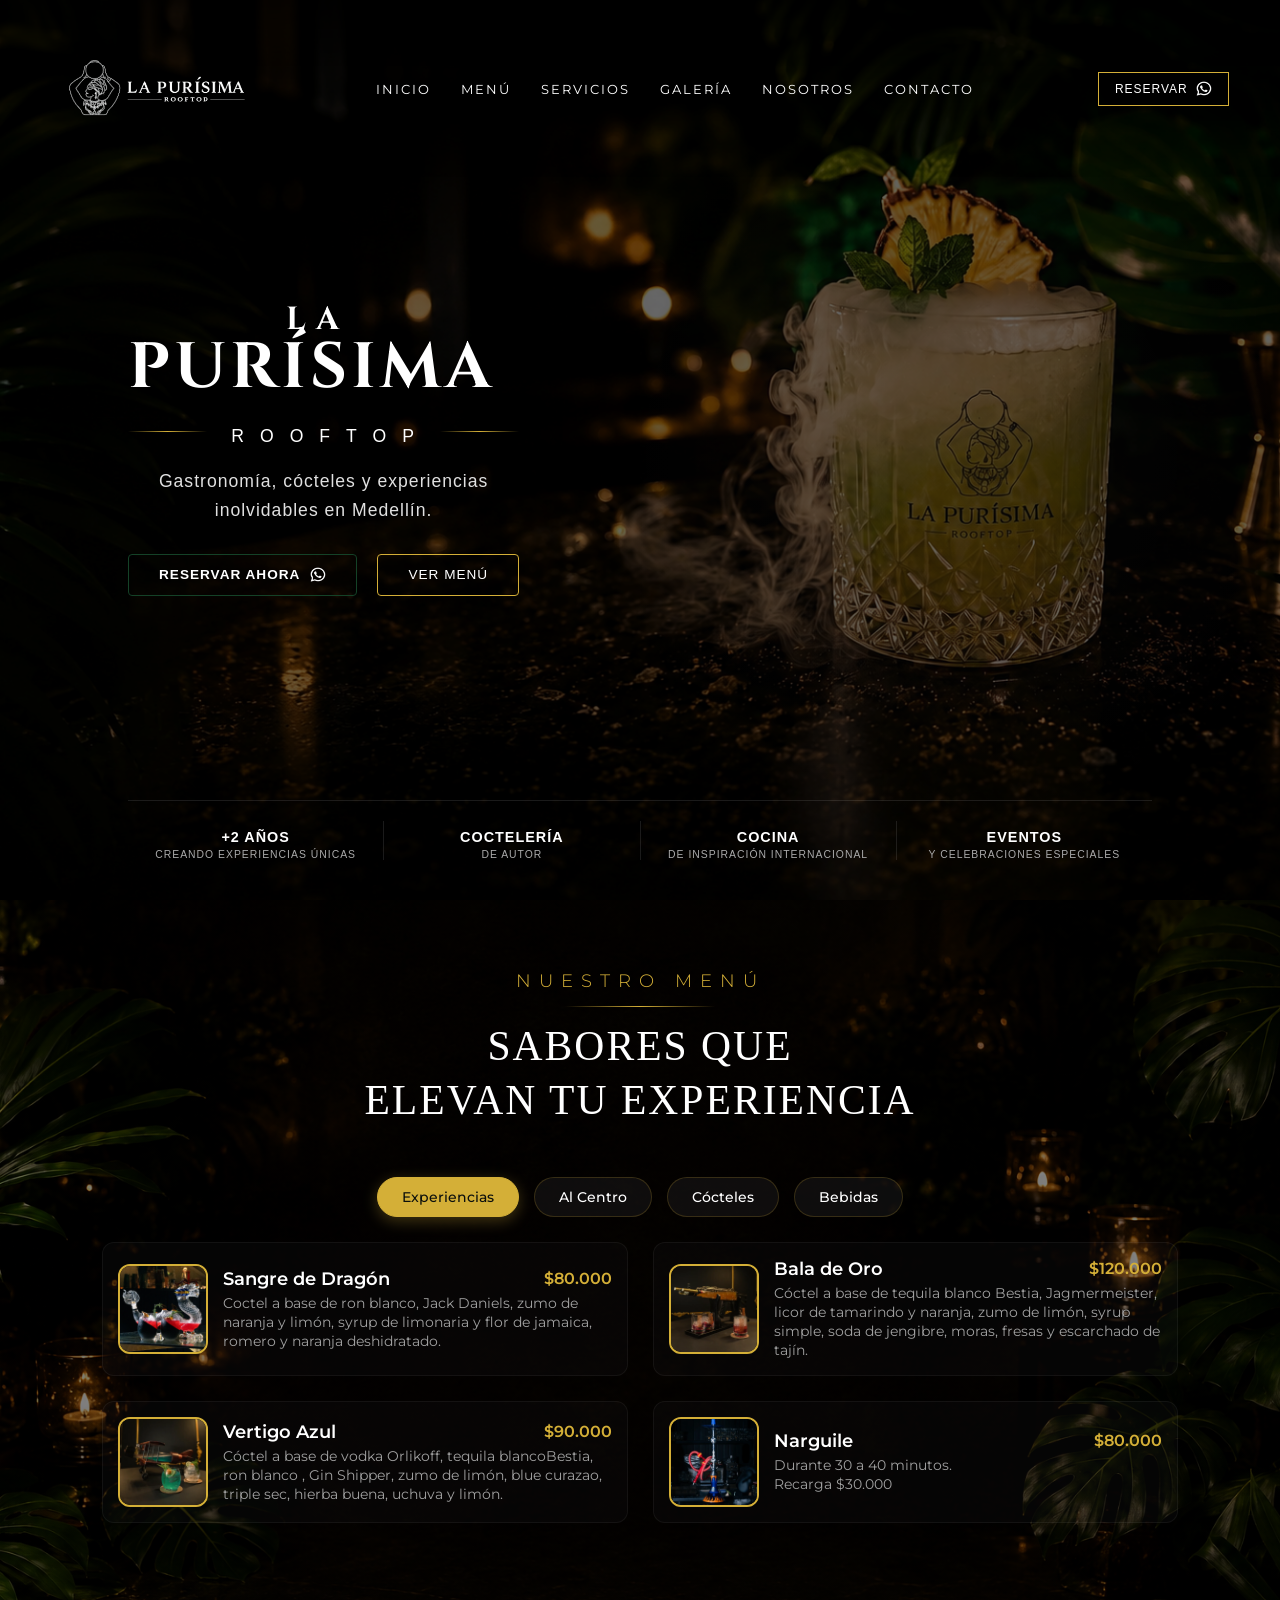
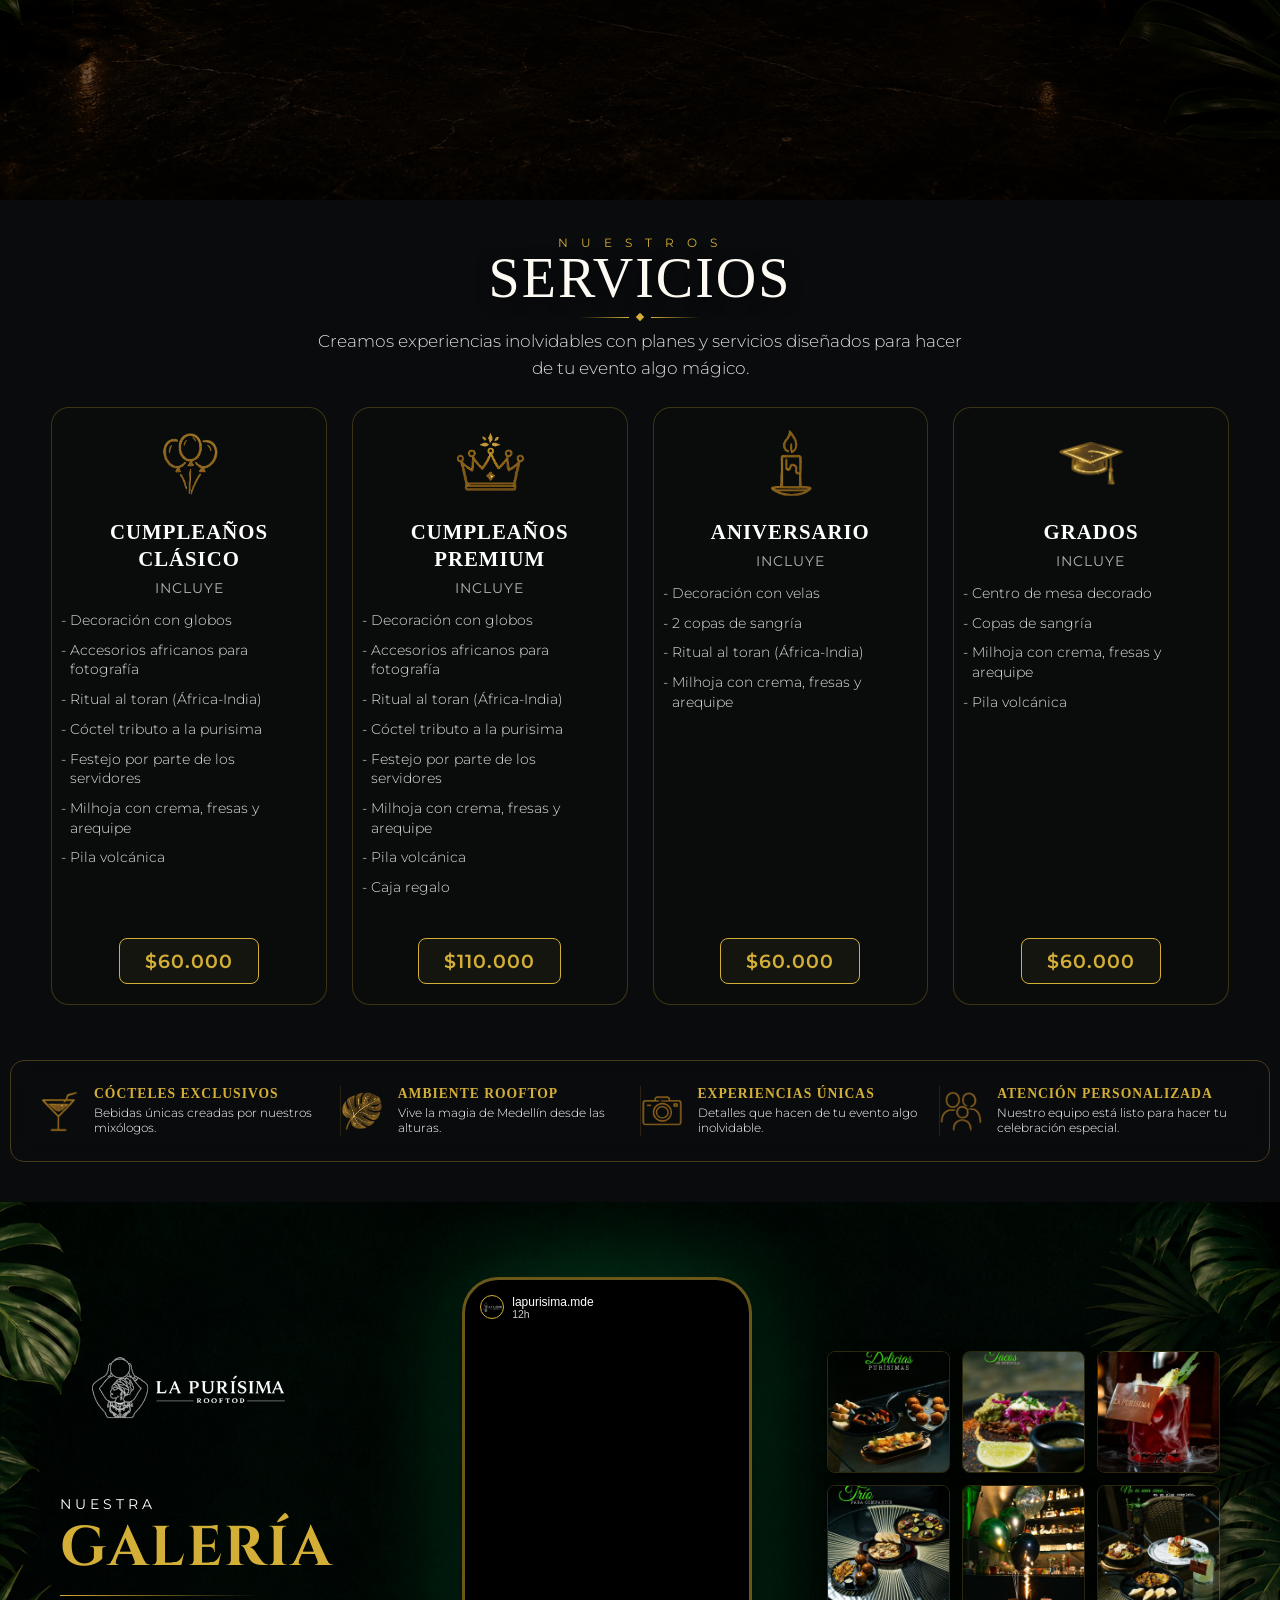
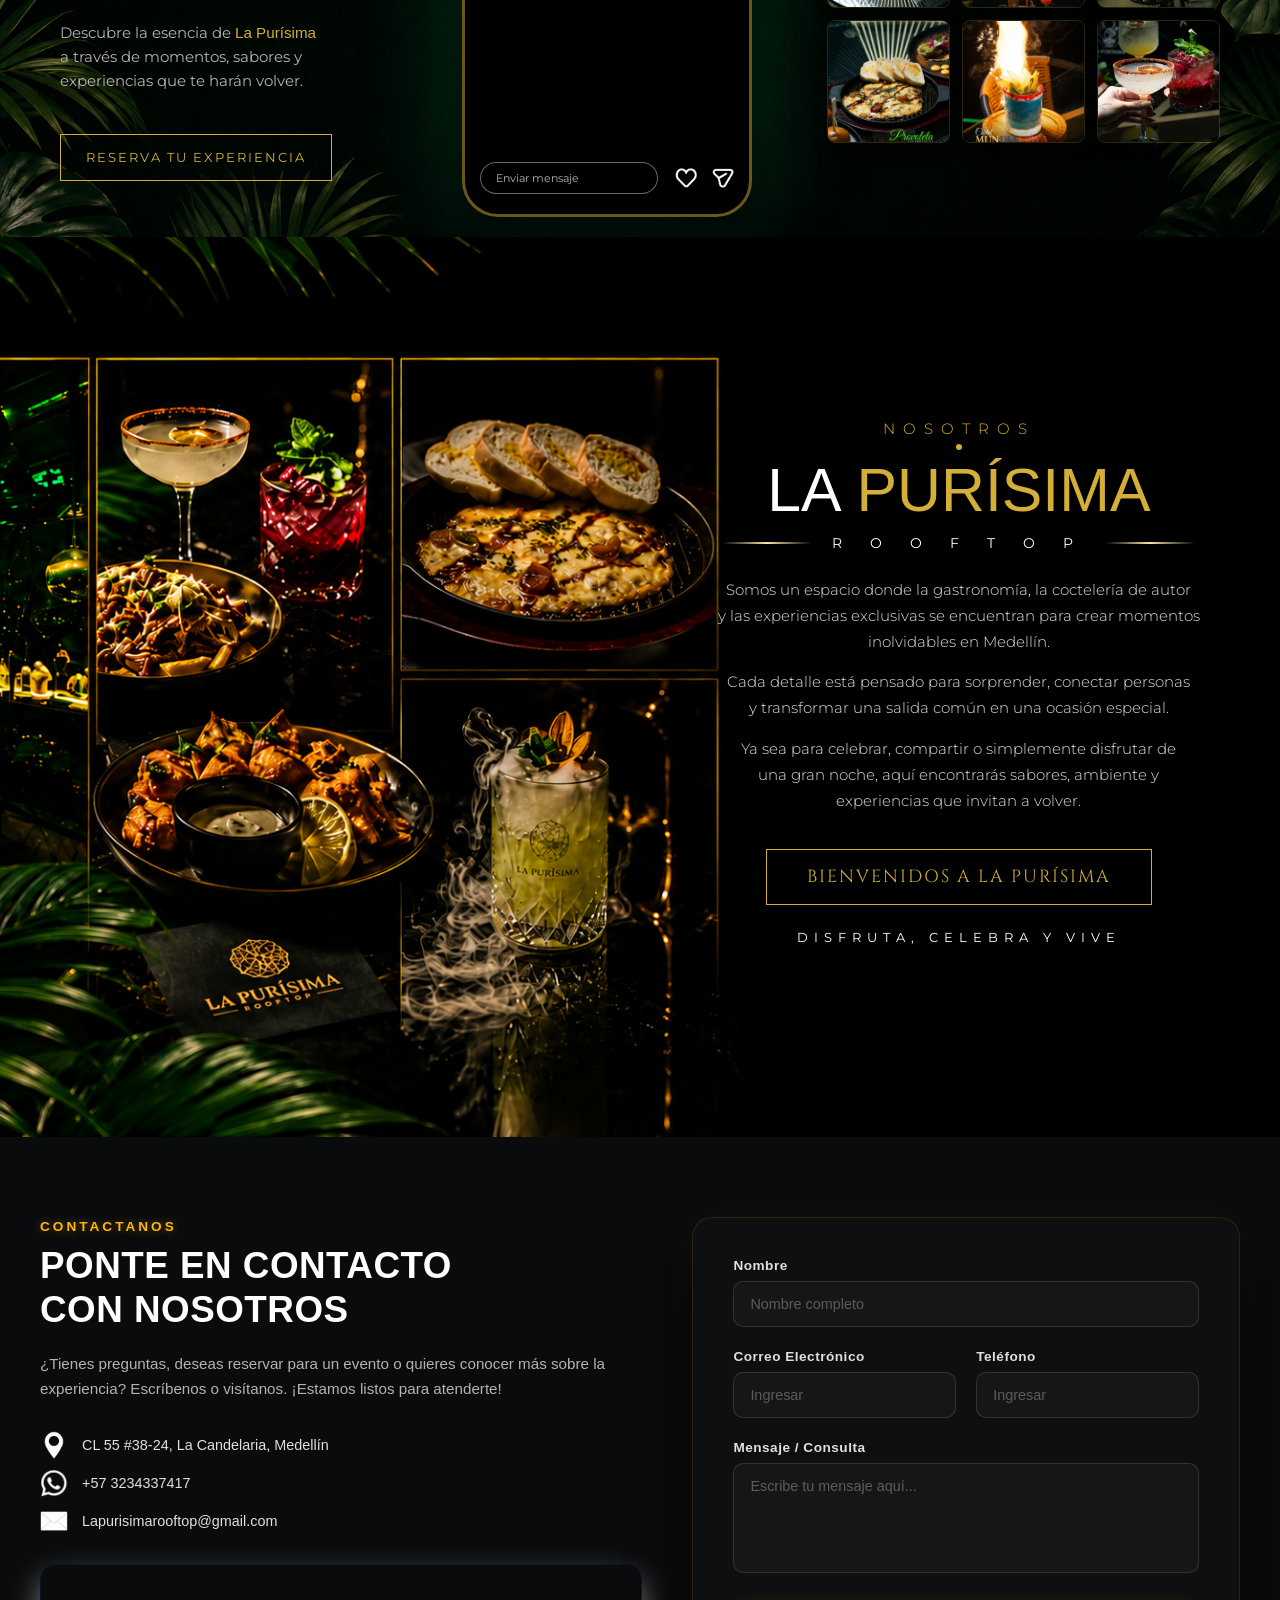
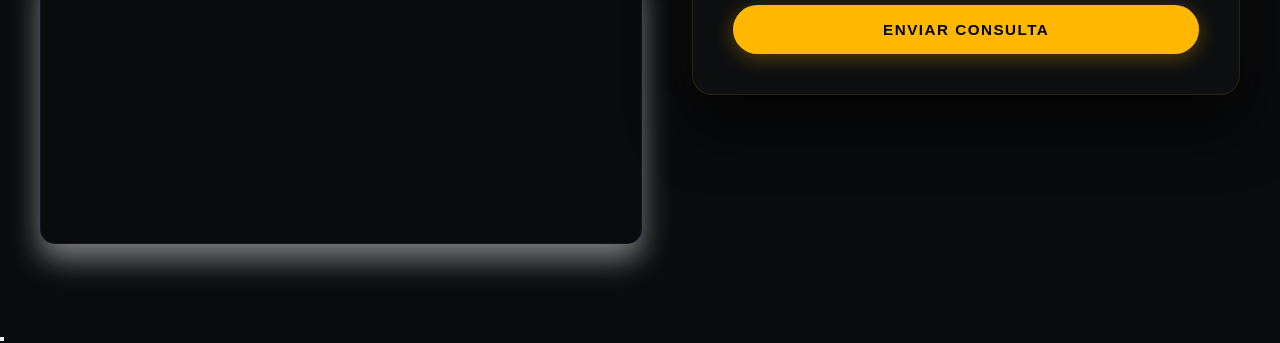
==== commit 5d9e815b: "Add files via upload" ====
--- a/index.html
+++ b/index.html
@@ -21,7 +21,7 @@
             <li><a href="#nosotros">NOSOTROS</a></li>
             <li><a href="#contacto">CONTACTO</a></li>
         </ul>
-        <a href="#reservar" class="btn-reservar-top">RESERVAR <img src="IMG/whatsapp.png" alt="whatsApp" class="ws-icon-img"></a>
+        <a href="#" id="abrirReserva" class="btn-reservar-top">RESERVAR <img src="IMG/whatsapp.png" alt="whatsApp" class="ws-icon-img"></a>
     </header>
 
     <main class="hero-section">
@@ -572,7 +572,94 @@
         <p class="nosotros-footer">DISFRUTA, CELEBRA Y VIVE</p>
     </div>
 </section>
+
+
+    <!-- PAGINA 7 -->
+
+    <section class="contact-section" id="contacto">
+    <div class="contact-container">
+        
+        <div class="contact-info-block">
+            <span class="subtitle-gold-neon">CONTACTANOS</span>
+            <h2 class="title-editorial">PONTE EN CONTACTO <br>CON NOSOTROS</h2>
+            <p class="contact-description">
+                ¿Tienes preguntas, deseas reservar para un evento o quieres conocer más sobre la experiencia? Escríbenos o visítanos. ¡Estamos listos para atenderte!
+            </p>
+            
+            <div class="contact-details-list">
+                <div class="detail-item">
+                    <span class="detail-icon">
+                        <img src="IMG/ubicacion.png" alt="ubicacion">
+                    </span>
+                    <p>CL 55 #38-24, La Candelaria, Medellín</p>
+                </div>
+                <div class="detail-item">
+                    <span class="detail-icon">
+                        <img src="IMG/whatsapp.png" alt="whatsapp">
+                    </span>
+                    <p>+57 3234337417</p>
+                </div>
+                <div class="detail-item">
+                    <span class="detail-icon">
+                        <img src="IMG/correo.png" alt="correo">
+                    </span>
+                    <p>Lapurisimarooftop@gmail.com</p>
+                </div>
+            </div>
+
+            <div class="map-wrapper">
+                <iframe src="https://www.google.com/maps/embed?pb=!1m18!1m12!1m3!1d3966.1160987511853!2d-75.55988422597372!3d6.248428893739987!2m3!1f0!2f0!3f0!3m2!1i1024!2i768!4f13.1!3m3!1m2!1s0x8e4429006df4bd41%3A0xc56446f5789674fd!2sLa%20Pur%C3%ADsima%20Medell%C3%ADn!5e0!3m2!1ses-419!2sco!4v1780448147757!5m2!1ses-419!2sco" 
+                width="100%" height="230" style="border:0;" 
+                allowfullscreen="" loading="lazy" referrerpolicy="no-referrer-when-downgrade"></iframe> 
+                </div>
+        </div>
+
+        <div class="contact-card-gold">
+            <form class="contact-premium-form">
+                
+                <div class="form-group-gold">
+                    <label for="client-name">Nombre</label>
+                    <input type="text" id="client-name" placeholder="Nombre completo" required>
+                </div>
+                
+                <div class="form-row-gold">
+                    <div class="form-group-gold">
+                        <label for="client-email">Correo Electrónico</label>
+                        <input type="email" id="client-email" placeholder="Ingresar" required>
+                    </div>
+                    <div class="form-group-gold">
+                        <label for="client-phone">Teléfono</label>
+                        <input type="tel" id="client-phone" placeholder="Ingresar">
+                    </div>
+                </div>
+                
+                <div class="form-group-gold">
+                    <label for="client-message">Mensaje / Consulta</label>
+                    <textarea id="client-message" rows="5" placeholder="Escribe tu mensaje aquí..." required></textarea>
+                </div>
+                
+                <button type="submit" class="btn-gold-neon">Enviar Consulta</button>
+            </form>
+        </div>
+
+    </div>
+</section>
+
 <!-- PAGINA 6 -->
+
+<button id="abrirReserva"></button>
+
+<div class="modal-reserva" id="modalReserva">
+
+    <div class="modal-content">
+
+        <button class="close-modal" id="cerrarReserva">
+            ✕
+        </button>
+
+
+
+
     <main class="reservation-page">
         <section class="reservation-hero" id="reservar">
             <div class="reservation-container">
@@ -668,76 +755,23 @@
 
         </div>
     </footer>
-    <!-- PAGINA 7 -->
-
-    <section class="contact-section" id="contacto">
-    <div class="contact-container">
-        
-        <div class="contact-info-block">
-            <span class="subtitle-gold-neon">CONTACTANOS</span>
-            <h2 class="title-editorial">PONTE EN CONTACTO <br>CON NOSOTROS</h2>
-            <p class="contact-description">
-                ¿Tienes preguntas, deseas reservar para un evento o quieres conocer más sobre la experiencia? Escríbenos o visítanos. ¡Estamos listos para atenderte!
-            </p>
-            
-            <div class="contact-details-list">
-                <div class="detail-item">
-                    <span class="detail-icon">
-                        <img src="IMG/ubicacion.png" alt="ubicacion">
-                    </span>
-                    <p>CL 55 #38-24, La Candelaria, Medellín</p>
-                </div>
-                <div class="detail-item">
-                    <span class="detail-icon">
-                        <img src="IMG/whatsapp.png" alt="whatsapp">
-                    </span>
-                    <p>+57 3234337417</p>
-                </div>
-                <div class="detail-item">
-                    <span class="detail-icon">
-                        <img src="IMG/correo.png" alt="correo">
-                    </span>
-                    <p>Lapurisimarooftop@gmail.com</p>
-                </div>
-            </div>
-
-            <div class="map-wrapper">
-                <iframe src="https://www.google.com/maps/embed?pb=!1m18!1m12!1m3!1d3966.1160987511853!2d-75.55988422597372!3d6.248428893739987!2m3!1f0!2f0!3f0!3m2!1i1024!2i768!4f13.1!3m3!1m2!1s0x8e4429006df4bd41%3A0xc56446f5789674fd!2sLa%20Pur%C3%ADsima%20Medell%C3%ADn!5e0!3m2!1ses-419!2sco!4v1780448147757!5m2!1ses-419!2sco" 
-                width="100%" height="230" style="border:0;" 
-                allowfullscreen="" loading="lazy" referrerpolicy="no-referrer-when-downgrade"></iframe> 
-                </div>
-        </div>
-
-        <div class="contact-card-gold">
-            <form class="contact-premium-form">
-                
-                <div class="form-group-gold">
-                    <label for="client-name">Nombre</label>
-                    <input type="text" id="client-name" placeholder="Nombre completo" required>
-                </div>
-                
-                <div class="form-row-gold">
-                    <div class="form-group-gold">
-                        <label for="client-email">Correo Electrónico</label>
-                        <input type="email" id="client-email" placeholder="Ingresar" required>
-                    </div>
-                    <div class="form-group-gold">
-                        <label for="client-phone">Teléfono</label>
-                        <input type="tel" id="client-phone" placeholder="Ingresar">
-                    </div>
-                </div>
-                
-                <div class="form-group-gold">
-                    <label for="client-message">Mensaje / Consulta</label>
-                    <textarea id="client-message" rows="5" placeholder="Escribe tu mensaje aquí..." required></textarea>
-                </div>
-                
-                <button type="submit" class="btn-gold-neon">Enviar Consulta</button>
-            </form>
-        </div>
-
-    </div>
-</section>
+<script>
+document.getElementById("abrirReserva").addEventListener("click", function(e) {
+    e.preventDefault();
+    document.getElementById("modalReserva").classList.add("active");
+});
+
+document.getElementById("cerrarReserva").addEventListener("click", function() {
+    document.getElementById("modalReserva").classList.remove("active");
+});
+
+abrir.addEventListener("click", () => {modal.classList.add("active"); document.body.style.overflow = "hidden";});
+
+cerrar.addEventListener("click", () => {modal.classList.remove("active"); document.body.style.overflow = "auto";});
+
+</script>
+
+
 
     
 </body>
--- a/style.css
+++ b/style.css
@@ -1355,16 +1355,359 @@
         white-space: nowrap;
     }
 }
-
+/*PAGINA 7*/
+.contact-section {
+    padding: 80px 20px;
+    background: linear-gradient(rgba(11, 12, 16, 0.82), rgba(11, 12, 16, 0.88)), url(IMG/PAG7.png);
+    background-size: cover;
+    background-position: center;
+    background-repeat: no-repeat;
+    background-attachment: fixed;
+    display: flex;
+    justify-content: center;
+    align-items: center;
+    font-family: 'Poppins', sans-serif;
+}
+
+.contact-container {
+    max-width: 1200px;
+    width: 100%;
+    display: grid;
+    grid-template-columns: 1.1fr 1fr;
+    gap: 50px;
+    align-items: start;
+}
+
+.subtitle-gold-neon {
+    font-size: 0.85rem;
+    letter-spacing: 3px;
+    color: #ffb700;
+    font-weight: 700;
+    text-transform: uppercase;
+    display: inline-block;
+    margin-bottom: 10px;
+    text-shadow: 0 0 10px rgba(255, 183, 0, 0.4);
+}
+
+.title-editorial {
+    font-size: 2.3rem;
+    font-weight: 800;
+    color: #ffffff;
+    line-height: 1.2;
+    margin-bottom: 20px;
+    letter-spacing: 0.5px;
+}
+
+.contact-description {
+    color: #b3b3b3;
+    font-size: 0.95rem;
+    line-height: 1.6;
+    margin-bottom: 30px;
+}
+
+.contact-details-list {
+    display: flex;
+    flex-direction: column;
+    gap: 15px;
+    margin-bottom: 30px;
+}
+.detail-item {
+    display: flex;
+    align-items: center;
+    gap: 15px;
+}
+
+.detail-icon {
+    font-size: 1.2rem;
+}
+
+.detail-item p {
+    color: #e0e0e0;
+    font-size: 0.9rem;
+    margin: 0;
+}
+
+.contact-details-list{
+    gap: 6px;
+    margin-bottom: 25px;
+}
+
+.detail-item{
+    display: flex;
+    align-items: center;
+    gap: 14px;
+    margin-bottom: 4px;
+}
+
+.detail-icon{
+    display: flex;
+    align-items: center;
+    justify-content: center;
+    width: 28px;
+    height: 28px;
+}
+
+.detail-icon img{
+    width: 100%;
+    height: 100%;
+    object-fit: contain;
+}
+.map-wrapper {
+    width: 100%;
+    height: 280px;
+    border-radius: 15px;
+    overflow: hidden;
+    border: 1px solid rgba(255, 183, 0, 0.15);
+    box-shadow: 0 15px 30px rgba(0, 0, 0, 0.5);
+    filter: grayscale(0.3) invert(0.9) contrast(1.1);
+    transition: all 0.3s ease;
+}
+
+.map-wrapper:hover {
+    border-color: #ffb700;
+    box-shadow: 0 0 20px rgba(255, 183, 0, 0.15);
+}
+
+.contact-card-gold {
+    background: rgba(15, 16, 18, 0.88);
+    padding: 40px;
+    border-radius: 20px;
+    backdrop-filter: blur(15px);
+    -webkit-backdrop-filter: blur(15px);
+    border: 1px solid rgba(255, 183, 0, 0.12);
+    box-shadow: 0 30px 60px rgba(0, 0, 0, 0.8), 0 0 45px rgba(255, 183, 0, 0.06);
+}
+.contact-premium-form {
+    display: flex;
+    flex-direction: column;
+    gap: 22px;
+}
+
+.form-row-gold {
+    display: grid;
+    grid-template-columns: 1fr 1fr;
+    gap: 20px;
+}
+
+.form-group-gold {
+    display: flex;
+    flex-direction: column;
+    gap: 8px;
+}
+
+.form-group-gold label {
+    font-size: 0.85rem;
+    font-weight: 600;
+    color: #e0e0e0;
+    letter-spacing: 0.5px;
+}
+
+.form-group-gold input, 
+.form-group-gold textarea {
+    width: 100%;
+    padding: 14px 16px;
+    background-color: rgba(255, 255, 255, 0.03);
+    border: 1px solid rgba(255, 255, 255, 0.12);
+    border-radius: 10px;
+    font-size: 0.9rem;
+    color: #ffffff;
+    outline: none;
+    resize: none;
+    transition: all 0.3s cubic-bezier(0.4, 0, 0.2, 1);
+}
+
+.form-group-gold input::placeholder,
+.form-group-gold textarea::placeholder {
+    color: rgba(255, 255, 255, 0.3);
+}
+
+.form-group-gold input:focus, 
+.form-group-gold textarea:focus {
+    border-color: #ffb700;
+    background-color: rgba(255, 255, 255, 0.06);
+    box-shadow: 0 0 14px rgba(255, 183, 0, 0.25);
+}
+.form-group-gold input, 
+.form-group-gold textarea {
+    cursor: text;
+}
+.btn-gold-neon {
+    background-color: #ffb700;
+    color: #000000;
+    border: none;
+    padding: 16px;
+    font-size: 0.95rem;
+    font-weight: 700;
+    border-radius: 30px;
+    cursor: pointer;
+    text-transform: uppercase;
+    letter-spacing: 1.5px;
+    margin-top: 10px;
+    transition: all 0.3s cubic-bezier(0.4, 0, 0.2, 1);
+    box-shadow: 0 4px 20px rgba(255, 183, 0, 0.3);
+}
+.btn-gold-neon:hover {
+    background-color: #ffd700;
+    transform: translateY(-2px);
+    box-shadow: 0 0 35px #ffb700, 
+0 0 15px rgba(255, 183, 0, 0.6);
+}
+
+@media (max-width: 900px) {
+    .contact-container {
+        grid-template-columns: 1fr;
+        gap: 40px;
+    }
+    .form-row-gold {
+        grid-template-columns: 1fr;
+        gap: 22px;
+    }
+    .contact-card-gold {
+        padding: 30px 20px;
+    }
+    .title-editorial {
+        font-size: 1.9rem;
+    }
+}
 /*PAGINA 6*/
-
+.modal-reserva{
+    position: fixed;
+    inset: 0;
+    display: none;
+    justify-content: center;
+    align-items: center;
+    background: rgba(0,0,0,.8);
+    backdrop-filter: blur(10px);
+    z-index: 99999;
+    overflow-y: auto;
+    padding: 30px;
+}
+
+.modal-content > *:first-child{
+    margin-top: 0;
+}
+
+.modal-reserva.active{
+    display:flex;
+    animation: fadeIn .35s ease;
+}
+
+.modal-content{
+    position: relative;
+    width: 90%;
+    max-width: 1200px;
+    max-height: 90vh;
+    overflow-y: auto;
+    border-radius: 30px;
+    box-shadow:0 0 30px rgba(83,255,160,.35), 0 0 80px rgba(83,255,160,.15);
+    scrollbar-width:thin;
+    scrollbar-color:#55ff9f transparent;
+    
+}
+
+.close-modal{
+    position: absolute;
+    top: 15px;
+    right: 15px;
+    z-index: 999;
+
+    margin-left: auto;
+    margin-right: 15px;
+    margin-top: 0px;
+    display:flex;
+    align-items:center;
+    justify-content:center;
+    width:45px;
+    height:45px;
+    border:none;
+    border-radius:50%;
+    font-size:24px;
+    cursor:pointer;
+    background:rgba(255,255,255,.08);
+    backdrop-filter:blur(15px);
+    border:1px solid rgba(85,255,159,.5);
+    color:#55ff9f;
+    box-shadow: 0 0 15px rgba(85,255,159,.5);
+    transition: transform .35s ease, box-shadow .35s ease, color .35s ease, background .35s ease;
+}
+
+.modal-content::-webkit-scrollbar{
+    width:8px;
+}
+
+.modal-content::-webkit-scrollbar-track{
+    background:transparent;
+}
+
+.modal-content::-webkit-scrollbar-thumb{
+    background:linear-gradient(180deg,
+        #b8ffe0,
+        #55ff9f
+    );
+    border-radius:50px;
+    box-shadow: 0 0 8px rgba(85,255,159,.8), 0 0 18px rgba(85,255,159,.5);
+}
+.modal-content::-webkit-scrollbar-thumb:hover{
+    box-shadow:
+        0 0 12px #55ff9f,
+        0 0 25px #55ff9f,
+        0 0 45px rgba(85,255,159,.8);
+}
+
+.close-modal:hover{
+    transform:scale(1.1) rotate(90deg);
+    color:white;
+    background:rgba(85,255,159,.15);
+    box-shadow:
+        0 0 15px #55ff9f,
+        0 0 35px #55ff9f,
+        0 0 60px rgba(85,255,159,.9);
+}
+
+.cerrar-modal{
+    position: absolute;
+    top: 15px;
+    right: 20px;
+    width: 40px;
+    height: 40px;
+    border: none;
+    border-radius: 50%;
+    background: rgba(0,255,170,0.15);
+    color: #53ffa0;
+    font-size: 24px;
+    cursor: pointer;
+    box-shadow: 0 0 15px rgba(83,255,160,.5);
+    z-index: 999999;
+}
+
+.cerrar-modal:hover{
+    background: #53ffa0;
+    color: #000;
+    box-shadow: 0 0 25px #53ffa0;
+}
+
+@keyframes fadeIn{
+    from{opacity:0}
+    to{opacity:1}
+}
+
+@keyframes modalShow{
+    from{
+        opacity:0;
+        transform:scale(.9);
+    }
+    to{
+        opacity:1;
+        transform:scale(1);
+    }
+}
+/*DISEÑO PAGINA*/
 * {
     margin: 0;
     padding: 0;
     box-sizing: border-box;
     font-family: 'Arial', sans-serif;
 }
-
 :root {
     --bg-dark: #0a0b0d;
     --footer-black: #050505;
@@ -1668,236 +2011,3 @@
         font-size: 1.9rem;
     }
 }
-
-/*
-
-
-
-/*PAGINA 7*/
-
-.contact-section {
-    padding: 80px 20px;
-    background: linear-gradient(rgba(11, 12, 16, 0.82), rgba(11, 12, 16, 0.88)),
-                url(IMG/PAG7.png);
-    background-size: cover;
-    background-position: center;
-    background-repeat: no-repeat;
-    background-attachment: fixed;
-    display: flex;
-    justify-content: center;
-    align-items: center;
-    font-family: 'Poppins', sans-serif;
-}
-
-.contact-container {
-    max-width: 1200px;
-    width: 100%;
-    display: grid;
-    grid-template-columns: 1.1fr 1fr;
-    gap: 50px;
-    align-items: start;
-}
-
-.subtitle-gold-neon {
-    font-size: 0.85rem;
-    letter-spacing: 3px;
-    color: #ffb700;
-    font-weight: 700;
-    text-transform: uppercase;
-    display: inline-block;
-    margin-bottom: 10px;
-    text-shadow: 0 0 10px rgba(255, 183, 0, 0.4);
-}
-
-.title-editorial {
-    font-size: 2.3rem;
-    font-weight: 800;
-    color: #ffffff;
-    line-height: 1.2;
-    margin-bottom: 20px;
-    letter-spacing: 0.5px;
-}
-
-.contact-description {
-    color: #b3b3b3;
-    font-size: 0.95rem;
-    line-height: 1.6;
-    margin-bottom: 30px;
-}
-
-.contact-details-list {
-    display: flex;
-    flex-direction: column;
-    gap: 15px;
-    margin-bottom: 30px;
-}
-
-.detail-item {
-    display: flex;
-    align-items: center;
-    gap: 15px;
-}
-
-.detail-icon {
-    font-size: 1.2rem;
-}
-
-.detail-item p {
-    color: #e0e0e0;
-    font-size: 0.9rem;
-    margin: 0;
-}
-
-.contact-details-list{
-    gap: 6px;
-    margin-bottom: 25px;
-}
-
-.detail-item{
-    display: flex;
-    align-items: center;
-    gap: 14px;
-    margin-bottom: 4px;
-}
-
-.detail-icon{
-    display: flex;
-    align-items: center;
-    justify-content: center;
-    width: 28px;
-    height: 28px;
-}
-
-.detail-icon img{
-    width: 100%;
-    height: 100%;
-    object-fit: contain;
-}
-
-/* --- Integración del Mapa --- */
-.map-wrapper {
-    width: 100%;
-    height: 280px;
-    border-radius: 15px;
-    overflow: hidden;
-    border: 1px solid rgba(255, 183, 0, 0.15);
-    box-shadow: 0 15px 30px rgba(0, 0, 0, 0.5);
-    filter: grayscale(0.3) invert(0.9) contrast(1.1); /* Efecto opcional para oscurecer el mapa nativo */
-    transition: all 0.3s ease;
-}
-
-.map-wrapper:hover {
-    border-color: #ffb700;
-    box-shadow: 0 0 20px rgba(255, 183, 0, 0.15);
-}
-
-/* --- Columna Derecha: Tarjeta Negro Mate Cristal --- */
-.contact-card-gold {
-    background: rgba(15, 16, 18, 0.88);
-    padding: 40px;
-    border-radius: 20px;
-    backdrop-filter: blur(15px);
-    -webkit-backdrop-filter: blur(15px);
-    border: 1px solid rgba(255, 183, 0, 0.12); /* Filo dorado sutil */
-    box-shadow: 0 30px 60px rgba(0, 0, 0, 0.8), 
-                0 0 45px rgba(255, 183, 0, 0.06); /* Brillo ambiental dorado */
-}
-
-.contact-premium-form {
-    display: flex;
-    flex-direction: column;
-    gap: 22px;
-}
-
-.form-row-gold {
-    display: grid;
-    grid-template-columns: 1fr 1fr;
-    gap: 20px;
-}
-
-.form-group-gold {
-    display: flex;
-    flex-direction: column;
-    gap: 8px;
-}
-
-.form-group-gold label {
-    font-size: 0.85rem;
-    font-weight: 600;
-    color: #e0e0e0;
-    letter-spacing: 0.5px;
-}
-
-.form-group-gold input, 
-.form-group-gold textarea {
-    width: 100%;
-    padding: 14px 16px;
-    background-color: rgba(255, 255, 255, 0.03);
-    border: 1px solid rgba(255, 255, 255, 0.12);
-    border-radius: 10px;
-    font-size: 0.9rem;
-    color: #ffffff;
-    outline: none;
-    resize: none;
-    transition: all 0.3s cubic-bezier(0.4, 0, 0.2, 1);
-}
-
-.form-group-gold input::placeholder,
-.form-group-gold textarea::placeholder {
-    color: rgba(255, 255, 255, 0.3);
-}
-
-.form-group-gold input:focus, 
-.form-group-gold textarea:focus {
-    border-color: #ffb700;
-    background-color: rgba(255, 255, 255, 0.06);
-    box-shadow: 0 0 14px rgba(255, 183, 0, 0.25);
-}
-
-.form-group-gold input, 
-.form-group-gold textarea {
-    cursor: text;
-}
-
-.btn-gold-neon {
-    background-color: #ffb700;
-    color: #000000;
-    border: none;
-    padding: 16px;
-    font-size: 0.95rem;
-    font-weight: 700;
-    border-radius: 30px;
-    cursor: pointer;
-    text-transform: uppercase;
-    letter-spacing: 1.5px;
-    margin-top: 10px;
-    transition: all 0.3s cubic-bezier(0.4, 0, 0.2, 1);
-    box-shadow: 0 4px 20px rgba(255, 183, 0, 0.3);
-}
-
-.btn-gold-neon:hover {
-    background-color: #ffd700;
-    transform: translateY(-2px);
-    box-shadow: 0 0 35px #ffb700, 
-                0 0 15px rgba(255, 183, 0, 0.6);
-}
-
-@media (max-width: 900px) {
-    .contact-container {
-        grid-template-columns: 1fr;
-        gap: 40px;
-    }
-    
-    .form-row-gold {
-        grid-template-columns: 1fr;
-        gap: 22px;
-    }
-    
-    .contact-card-gold {
-        padding: 30px 20px;
-    }
-    
-    .title-editorial {
-        font-size: 1.9rem;
-    }
-}
